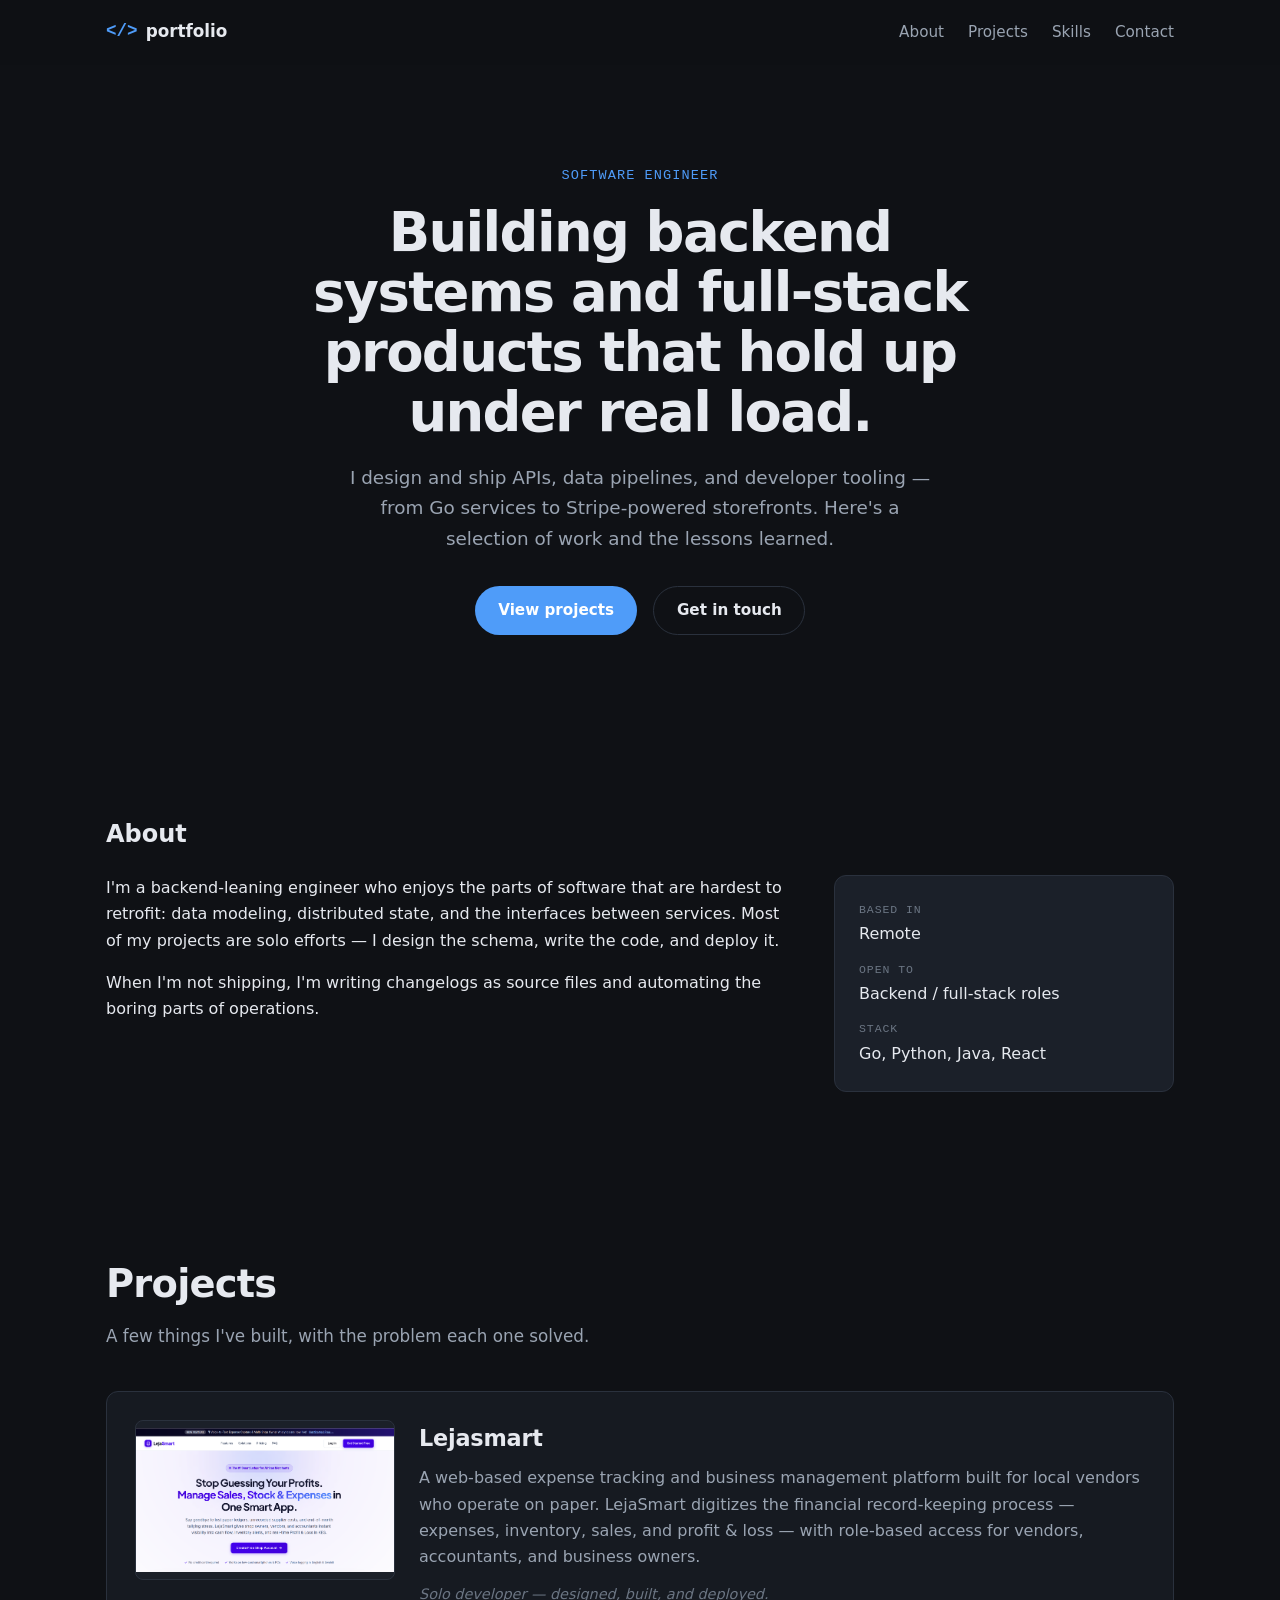
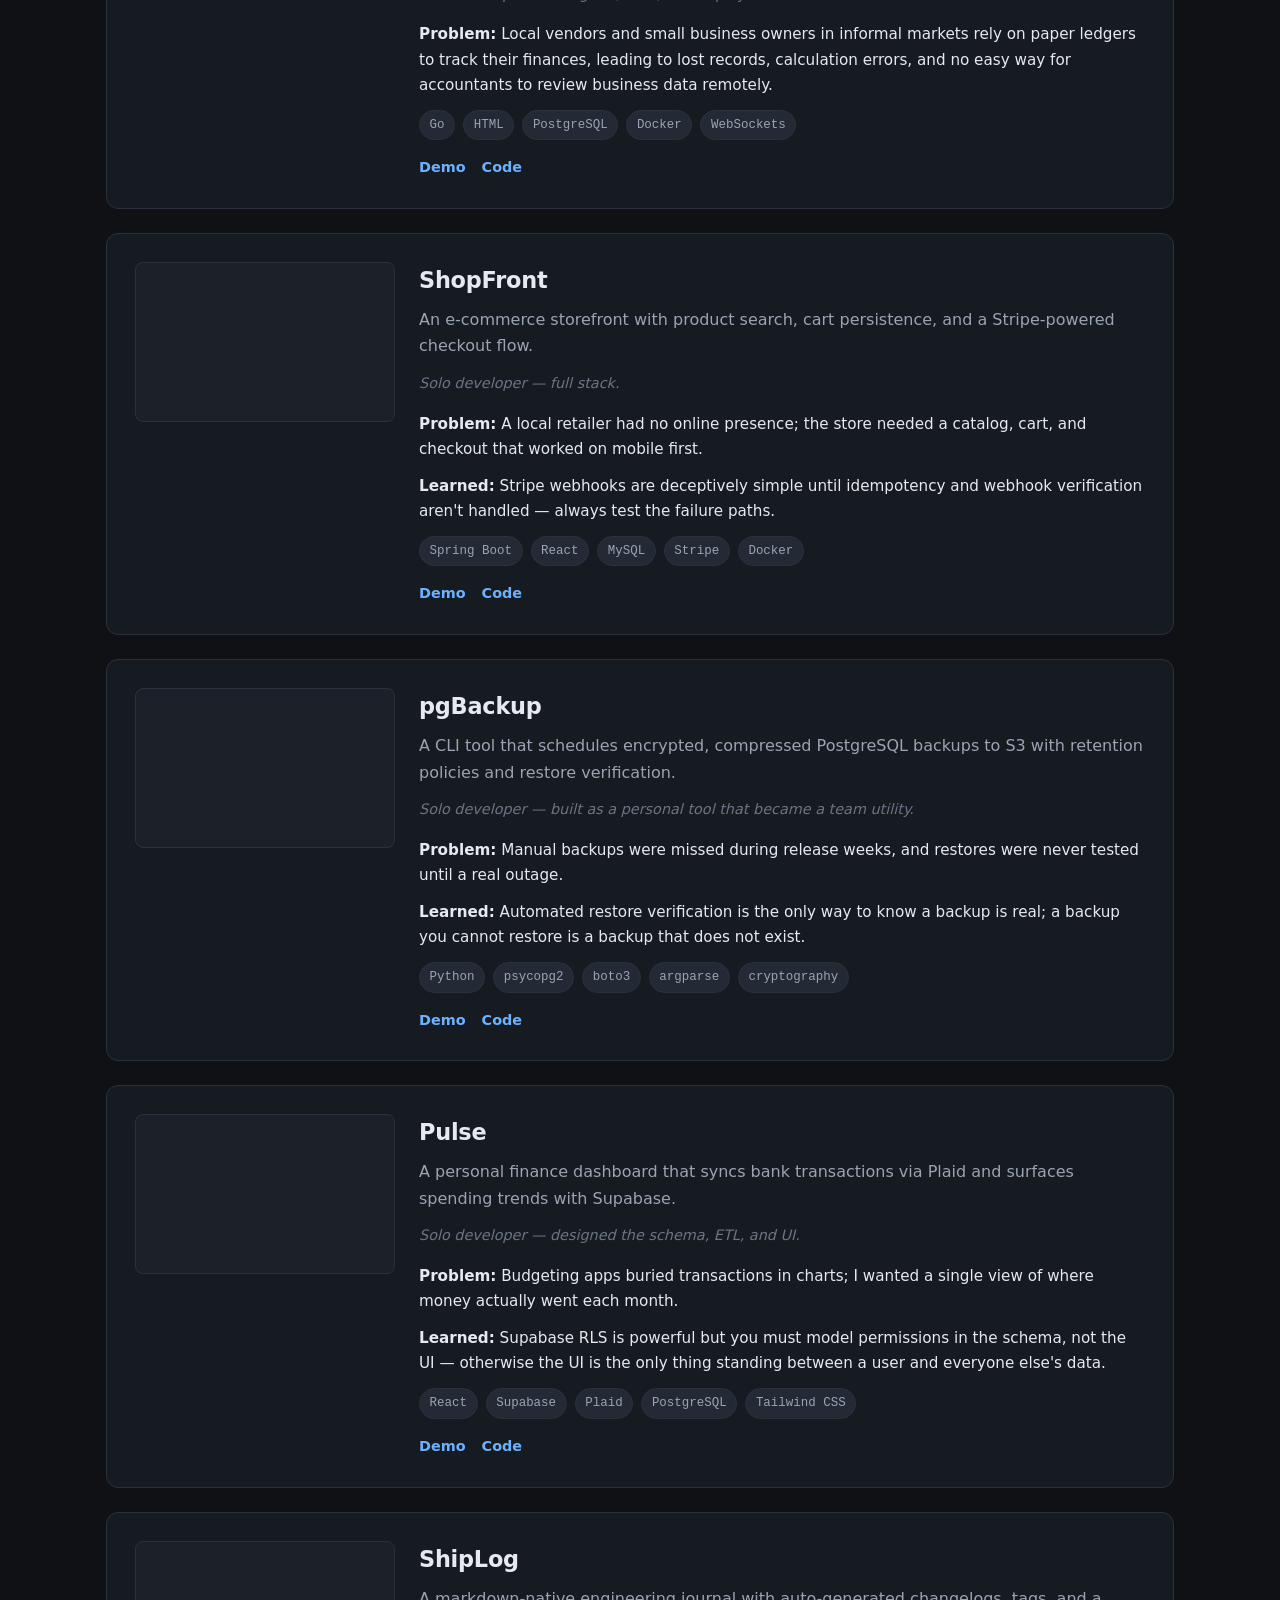
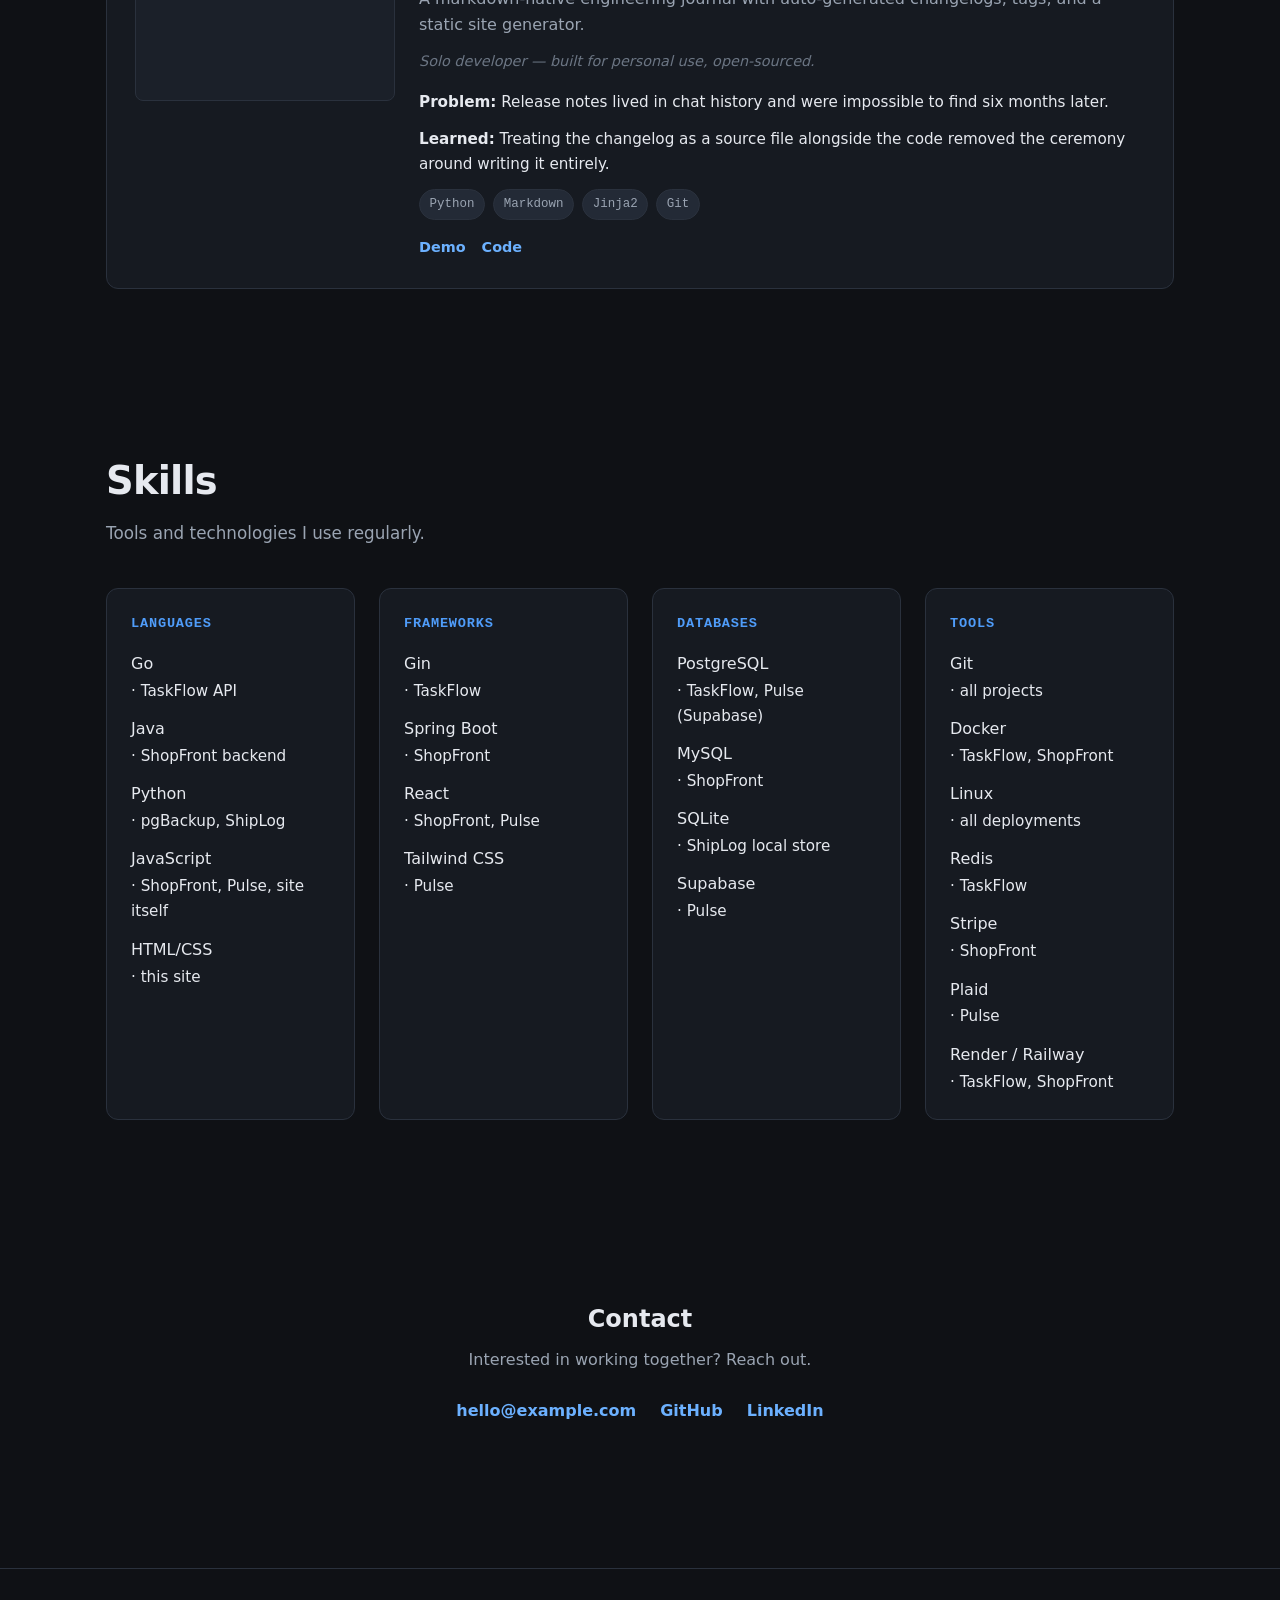
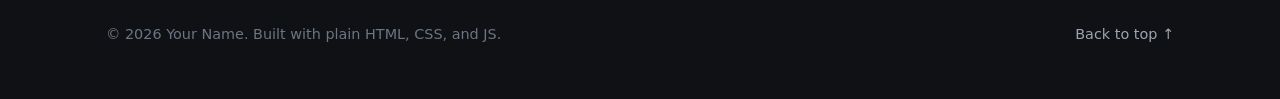
==== index.html @ b82b2f53 "feat: portfolio site with dark theme, project cards, and Vercel setup" ====
<!DOCTYPE html>
<html lang="en">
<head>
  <meta charset="UTF-8" />
  <meta name="viewport" content="width=device-width, initial-scale=1.0" />
  <title>Portfolio</title>
  <link rel="preconnect" href="https://fonts.googleapis.com" />
  <link rel="stylesheet" href="css/base.css" />
  <link rel="stylesheet" href="css/layout.css" />
  <link rel="stylesheet" href="css/components.css" />
</head>
<body>
  <a href="#main" class="skip-link">Skip to content</a>

  <header class="site-header">
    <div class="container header-inner">
      <a href="#" class="brand" aria-label="Portfolio home">
        <span class="brand-mark">&lt;/&gt;</span>
        <span class="brand-name">portfolio</span>
      </a>
      <nav class="primary-nav" aria-label="Primary">
        <ul>
          <li><a href="#about">About</a></li>
          <li><a href="#projects">Projects</a></li>
          <li><a href="#skills">Skills</a></li>
          <li><a href="#contact">Contact</a></li>
        </ul>
      </nav>
    </div>
  </header>

  <main id="main">
    <!-- Hero -->
    <section class="hero">
      <div class="container">
        <p class="eyebrow">Software engineer</p>
        <h1>Building backend systems and full-stack products that hold up under real load.</h1>
        <p class="lede">
          I design and ship APIs, data pipelines, and developer tooling — from Go services
          to Stripe-powered storefronts. Here's a selection of work and the lessons learned.
        </p>
        <div class="cta-row">
          <a href="#projects" class="btn btn-primary">View projects</a>
          <a href="#contact" class="btn btn-ghost">Get in touch</a>
        </div>
      </div>
    </section>

    <!-- About -->
    <section id="about" class="section">
      <div class="container">
        <h2>About</h2>
        <div class="about-grid">
          <div class="about-copy">
            <p>
              I'm a backend-leaning engineer who enjoys the parts of software that are
              hardest to retrofit: data modeling, distributed state, and the interfaces
              between services. Most of my projects are solo efforts — I design the schema,
              write the code, and deploy it.
            </p>
            <p>
              When I'm not shipping, I'm writing changelogs as source files and automating
              the boring parts of operations.
            </p>
          </div>
          <aside class="about-meta">
            <p><span class="meta-label">Based in</span> Remote</p>
            <p><span class="meta-label">Open to</span> Backend / full-stack roles</p>
            <p><span class="meta-label">Stack</span> Go, Python, Java, React</p>
          </aside>
        </div>
      </div>
    </section>

    <!-- Projects -->
    <section id="projects" class="section">
      <div class="container">
        <div class="section-head">
          <h2>Projects</h2>
          <p class="section-sub">A few things I've built, with the problem each one solved.</p>
        </div>

        <ul class="project-list" id="project-list">
          <!-- Project cards injected by js/projects.js -->
        </ul>
      </div>
    </section>

    <!-- Skills -->
    <section id="skills" class="section">
      <div class="container">
        <div class="section-head">
          <h2>Skills</h2>
          <p class="section-sub">Tools and technologies I use regularly.</p>
        </div>

        <div class="skill-groups" id="skill-groups">
          <!-- Skill groups injected by js/skills.js -->
        </div>
      </div>
    </section>

    <!-- Contact -->
    <section id="contact" class="section">
      <div class="container contact">
        <h2>Contact</h2>
        <p>Interested in working together? Reach out.</p>
        <ul class="contact-links">
          <li><a href="mailto:hello@example.com">hello@example.com</a></li>
          <li><a href="https://github.com/yourname" target="_blank" rel="noopener">GitHub</a></li>
          <li><a href="https://linkedin.com/in/yourname" target="_blank" rel="noopener">LinkedIn</a></li>
        </ul>
      </div>
    </section>
  </main>

  <footer class="site-footer">
    <div class="container footer-inner">
      <p>&copy; <span id="year"></span> Your Name. Built with plain HTML, CSS, and JS.</p>
      <a href="#top" class="back-to-top">Back to top &uarr;</a>
    </div>
  </footer>

  <script src="js/data.js"></script>
  <script src="js/projects.js"></script>
  <script src="js/skills.js"></script>
  <script src="js/main.js"></script>
</body>
</html>
---- css/base.css ----
/* base.css — design tokens, reset, and global element styles. */

:root {
  --color-bg: #0f1115;
  --color-bg-elevated: #161a21;
  --color-surface: #1b2029;
  --color-border: #2a313d;
  --color-text: #e6e9ef;
  --color-text-muted: #9aa4b2;
  --color-text-dim: #6b7583;
  --color-accent: #4f9cf9;
  --color-accent-soft: rgba(79, 156, 249, 0.15);
  --color-tag-bg: #232a36;
  --color-link: #6cb1ff;
  --radius: 12px;
  --radius-sm: 8px;
  --shadow: 0 1px 2px rgba(0, 0, 0, 0.3), 0 8px 24px rgba(0, 0, 0, 0.25);
  --font-sans: system-ui, -apple-system, "Segoe UI", Roboto, Helvetica, Arial, sans-serif;
  --font-mono: "SFMono-Regular", "JetBrains Mono", Menlo, Consolas, monospace;
  --max-width: 1100px;
  --space: 1rem;
}

*,
*::before,
*::after {
  box-sizing: border-box;
}

html {
  scroll-behavior: smooth;
  -webkit-text-size-adjust: 100%;
}

body {
  margin: 0;
  color: var(--color-text);
  background-color: var(--color-bg);
  font-family: var(--font-sans);
  font-size: 1rem;
  line-height: 1.65;
  -webkit-font-smoothing: antialiased;
  text-rendering: optimizeLegibility;
}

img {
  max-width: 100%;
  display: block;
}

a {
  color: var(--color-link);
  text-decoration: none;
}

a:hover,
a:focus {
  text-decoration: underline;
}

:focus-visible {
  outline: 2px solid var(--color-accent);
  outline-offset: 2px;
  border-radius: 4px;
}

::selection {
  background: var(--color-accent-soft);
  color: var(--color-text);
}

.container {
  width: 100%;
  max-width: var(--max-width);
  margin: 0 auto;
  padding: 0 var(--space);
}

.skip-link {
  position: absolute;
  left: -9999px;
  top: 0;
  background: var(--color-text);
  color: var(--color-bg);
  padding: 0.5rem 1rem;
  border-radius: 0 0 6px 0;
  z-index: 100;
  font-weight: 600;
}

.skip-link:focus {
  left: 0;
}

.section {
  padding: 5rem 0;
}

.section-head {
  margin-bottom: 2.5rem;
}

.section-head h2 {
  margin: 0 0 0.5rem;
  font-size: clamp(1.75rem, 3vw, 2.4rem);
  letter-spacing: -0.02em;
}

.section-sub {
  color: var(--color-text-muted);
  margin: 0;
  font-size: 1.05rem;
}
---- css/layout.css ----
/* layout.css — header, hero, sections, footer, and layout primitives. */

/* ---------- Header ---------- */
.site-header {
  position: sticky;
  top: 0;
  z-index: 50;
  background: color-mix(in srgb, var(--color-bg) 85%, transparent);
  backdrop-filter: blur(10px);
  border-bottom: 1px solid transparent;
  transition: border-color 0.2s ease;
}

.site-header.is-scrolled {
  border-bottom-color: var(--color-border);
}

.header-inner {
  display: flex;
  align-items: center;
  justify-content: space-between;
  height: 64px;
}

.brand {
  display: inline-flex;
  align-items: center;
  gap: 0.5rem;
  font-weight: 700;
  font-size: 1.05rem;
  color: var(--color-text);
}

.brand:hover {
  text-decoration: none;
}

.brand-mark {
  font-family: var(--font-mono);
  color: var(--color-accent);
  font-size: 1.1rem;
}

.primary-nav ul {
  display: flex;
  gap: 1.5rem;
  list-style: none;
  margin: 0;
  padding: 0;
}

.primary-nav a {
  color: var(--color-text-muted);
  font-size: 0.95rem;
  font-weight: 500;
  padding: 0.25rem 0;
  border-bottom: 2px solid transparent;
  transition: color 0.15s ease, border-color 0.15s ease;
}

.primary-nav a:hover,
.primary-nav a:focus {
  color: var(--color-text);
  border-bottom-color: var(--color-accent);
  text-decoration: none;
}

/* ---------- Hero ---------- */
.hero {
  padding: 6rem 0 5rem;
  text-align: center;
}

.hero .eyebrow {
  display: inline-block;
  font-family: var(--font-mono);
  font-size: 0.85rem;
  letter-spacing: 0.08em;
  text-transform: uppercase;
  color: var(--color-accent);
  margin: 0 0 1rem;
}

.hero h1 {
  margin: 0 0 1.25rem;
  font-size: clamp(2rem, 5vw, 3.4rem);
  line-height: 1.1;
  letter-spacing: -0.03em;
  max-width: 18ch;
  margin-left: auto;
  margin-right: auto;
}

.hero .lede {
  margin: 0 auto 2rem;
  color: var(--color-text-muted);
  font-size: 1.15rem;
  max-width: 50ch;
}

.cta-row {
  display: flex;
  gap: 1rem;
  justify-content: center;
  flex-wrap: wrap;
}

/* ---------- Buttons ---------- */
.btn {
  display: inline-flex;
  align-items: center;
  justify-content: center;
  gap: 0.5rem;
  padding: 0.7rem 1.4rem;
  border-radius: 999px;
  font-weight: 600;
  font-size: 0.95rem;
  border: 1px solid transparent;
  cursor: pointer;
  text-decoration: none;
  transition: background 0.15s ease, border-color 0.15s ease, color 0.15s ease, transform 0.1s ease;
}

.btn:active {
  transform: translateY(1px);
}

.btn-primary {
  background: var(--color-accent);
  color: #fff;
}

.btn-primary:hover,
.btn-primary:focus {
  background: #3d87e0;
  color: #fff;
  text-decoration: none;
}

.btn-ghost {
  background: transparent;
  color: var(--color-text);
  border-color: var(--color-border);
}

.btn-ghost:hover,
.btn-ghost:focus {
  background: var(--color-surface);
  border-color: var(--color-text-muted);
  color: var(--color-text);
  text-decoration: none;
}

/* ---------- Footer ---------- */
.site-footer {
  border-top: 1px solid var(--color-border);
  padding: 2.5rem 0;
  margin-top: 4rem;
}

.footer-inner {
  display: flex;
  align-items: center;
  justify-content: space-between;
  gap: 1rem;
  flex-wrap: wrap;
  color: var(--color-text-dim);
  font-size: 0.9rem;
}

.back-to-top {
  color: var(--color-text-muted);
  font-size: 0.9rem;
}

.back-to-top:hover {
  color: var(--color-text);
  text-decoration: none;
}

/* ---------- Responsive ---------- */
@media (max-width: 720px) {
  .primary-nav ul {
    gap: 1rem;
  }

  .hero {
    padding: 4rem 0 3.5rem;
    text-align: left;
  }

  .hero .eyebrow,
  .hero h1,
  .hero .lede,
  .cta-row {
    margin-left: 0;
    margin-right: 0;
    text-align: left;
  }

  .hero h1 {
    max-width: none;
  }

  .footer-inner {
    justify-content: center;
    text-align: center;
  }
}
---- css/components.css ----
/* components.css — project cards, skills, contact, about, misc. */

/* ---------- About ---------- */
.about-grid {
  display: grid;
  grid-template-columns: minmax(0, 2fr) minmax(0, 1fr);
  gap: 3rem;
  align-items: start;
}

.about-copy p {
  margin: 0 0 1rem;
}

.about-copy p:last-child {
  margin: 0;
}

.about-meta {
  background: var(--color-surface);
  border: 1px solid var(--color-border);
  border-radius: var(--radius);
  padding: 1.5rem;
}

.about-meta p {
  margin: 0 0 0.75rem;
}

.about-meta p:last-child {
  margin: 0;
}

.meta-label {
  display: block;
  font-family: var(--font-mono);
  font-size: 0.72rem;
  text-transform: uppercase;
  letter-spacing: 0.08em;
  color: var(--color-text-dim);
  margin-bottom: 0.15rem;
}

/* ---------- Projects ---------- */
.project-list {
  list-style: none;
  margin: 0;
  padding: 0;
  display: flex;
  flex-direction: column;
  gap: 1.5rem;
}

.project-card {
  display: grid;
  grid-template-columns: 1fr;
  gap: 1.5rem;
  background: var(--color-bg-elevated);
  border: 1px solid var(--color-border);
  border-radius: var(--radius);
  padding: 1.75rem;
  transition: border-color 0.2s ease, transform 0.15s ease, box-shadow 0.2s ease;
}

.project-card:hover {
  border-color: color-mix(in srgb, var(--color-accent) 50%, var(--color-border));
  transform: translateY(-2px);
  box-shadow: var(--shadow);
}

.project-thumb {
  background: var(--color-surface);
  border-radius: var(--radius-sm);
  overflow: hidden;
  border: 1px solid var(--color-border);
  min-height: 180px;
  display: flex;
  align-items: center;
  justify-content: center;
}

.project-thumb img {
  width: 100%;
  height: auto;
  object-fit: cover;
}

.project-thumb img[alt$="screenshot"] {
  min-height: 100%;
}

.project-title {
  margin: 0 0 0.5rem;
  font-size: 1.4rem;
  letter-spacing: -0.01em;
}

.project-desc {
  margin: 0 0 0.75rem;
  color: var(--color-text-muted);
}

.project-role {
  margin: 0 0 1rem;
  font-size: 0.9rem;
  color: var(--color-text-dim);
  font-style: italic;
}

.project-problem,
.project-learned {
  margin: 0 0 0.75rem;
  font-size: 0.95rem;
}

.project-problem strong,
.project-learned strong {
  color: var(--color-text);
}

.project-stack {
  display: flex;
  flex-wrap: wrap;
  gap: 0.5rem;
  margin-bottom: 1rem;
}

.tag {
  display: inline-block;
  font-family: var(--font-mono);
  font-size: 0.78rem;
  background: var(--color-tag-bg);
  color: var(--color-text-muted);
  padding: 0.25rem 0.6rem;
  border-radius: 999px;
  border: 1px solid var(--color-border);
}

.project-links {
  display: flex;
  gap: 1rem;
  flex-wrap: wrap;
}

.project-link {
  font-weight: 600;
  font-size: 0.9rem;
}

.empty-state {
  color: var(--color-text-dim);
  padding: 2rem;
  text-align: center;
}

/* ---------- Skills ---------- */
.skill-groups {
  display: grid;
  grid-template-columns: repeat(auto-fit, minmax(220px, 1fr));
  gap: 1.5rem;
}

.skill-group {
  background: var(--color-bg-elevated);
  border: 1px solid var(--color-border);
  border-radius: var(--radius);
  padding: 1.5rem;
}

.skill-group h3 {
  margin: 0 0 1rem;
  font-size: 1.05rem;
  font-family: var(--font-mono);
  color: var(--color-accent);
  text-transform: uppercase;
  letter-spacing: 0.06em;
  font-size: 0.85rem;
}

.skill-list {
  list-style: none;
  margin: 0;
  padding: 0;
  display: flex;
  flex-direction: column;
  gap: 0.75rem;
}

.skill-chip {
  display: flex;
  flex-direction: column;
  gap: 0.1rem;
}

.skill-chip span {
  font-size: 0.95rem;
  color: var(--color-text);
}

.skill-used {
  font-size: 0.82rem;
  color: var(--color-text-dim);
}

/* ---------- Contact ---------- */
.contact {
  text-align: center;
  max-width: 600px;
  margin: 0 auto;
}

.contact h2 {
  margin-bottom: 0.5rem;
}

.contact p {
  color: var(--color-text-muted);
  margin: 0 0 1.5rem;
}

.contact-links {
  list-style: none;
  display: flex;
  gap: 1.5rem;
  justify-content: center;
  flex-wrap: wrap;
  margin: 0;
  padding: 0;
}

.contact-links a {
  font-weight: 600;
  font-size: 1rem;
}

/* ---------- Responsive ---------- */
@media (min-width: 720px) {
  .project-card {
    grid-template-columns: 260px 1fr;
    align-items: start;
  }

  .project-thumb {
    min-height: 160px;
  }
}

@media (max-width: 720px) {
  .about-grid {
    grid-template-columns: 1fr;
    gap: 1.5rem;
  }
}
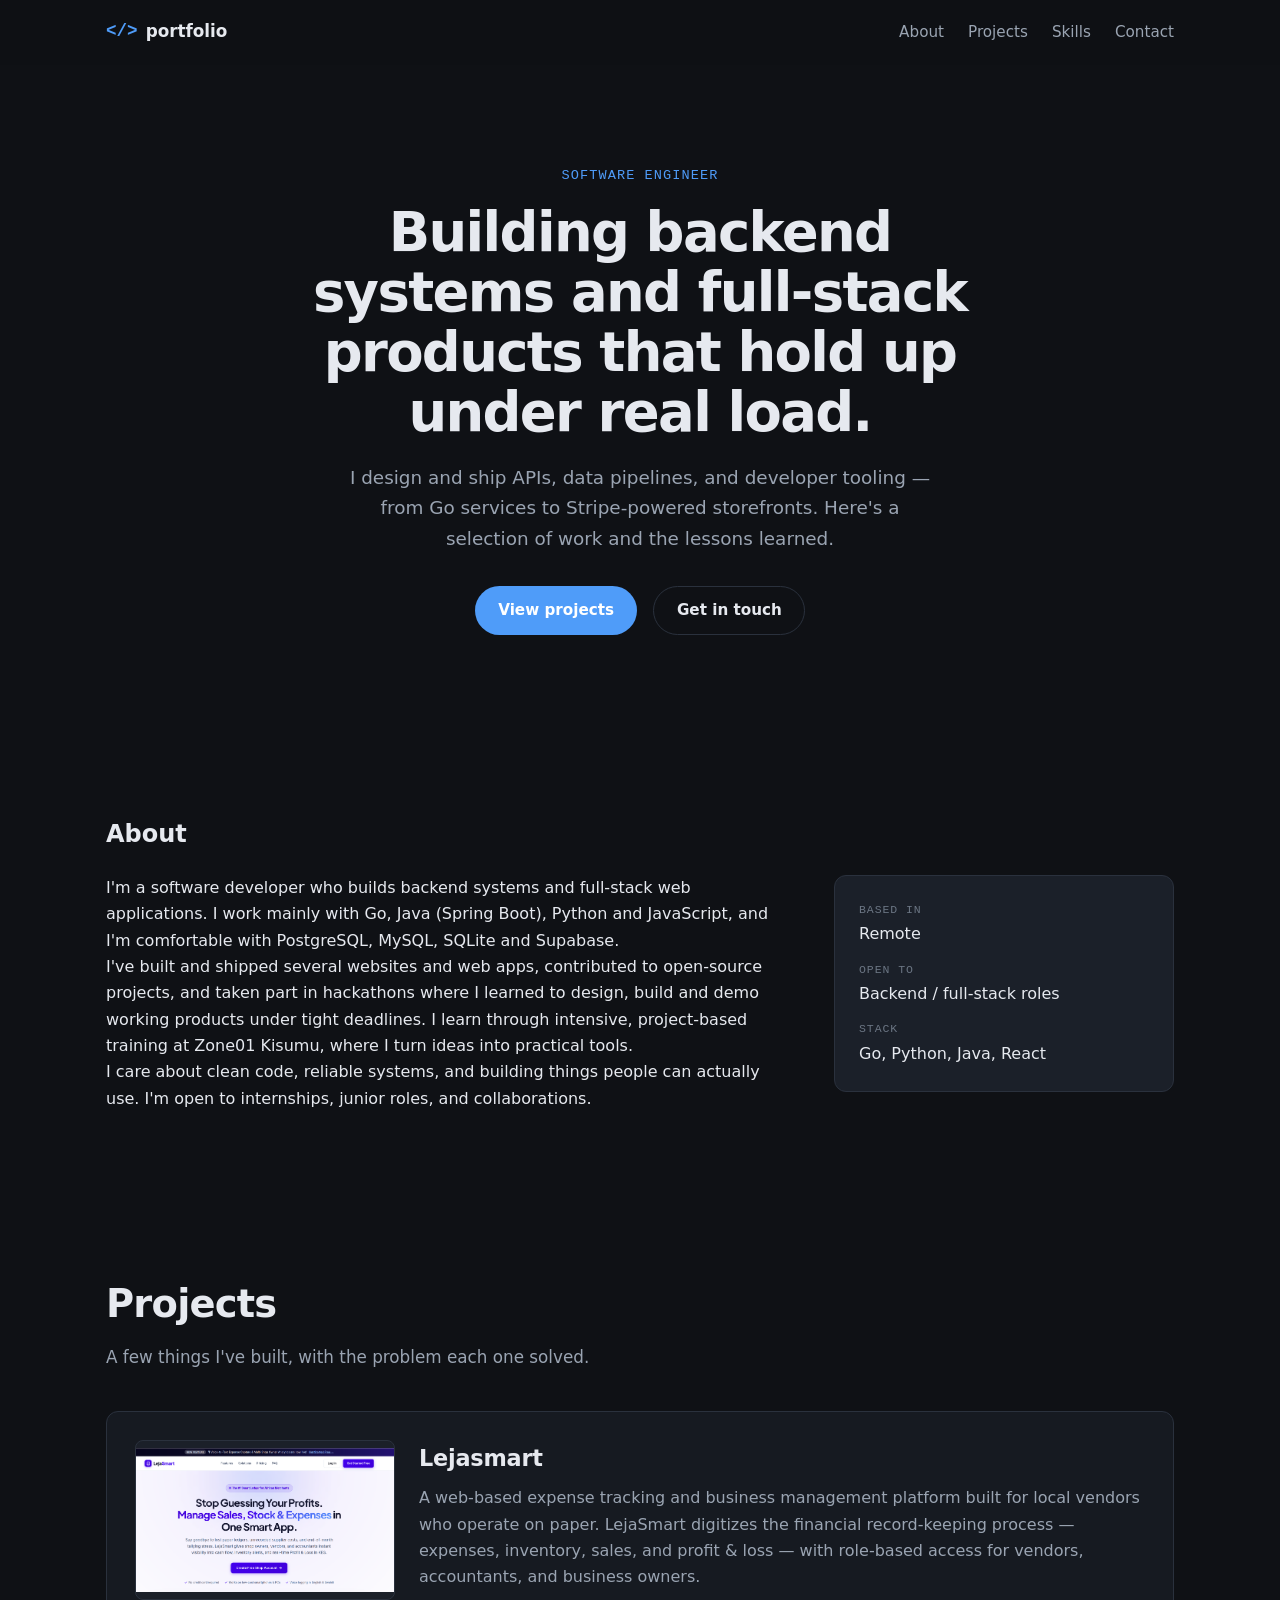
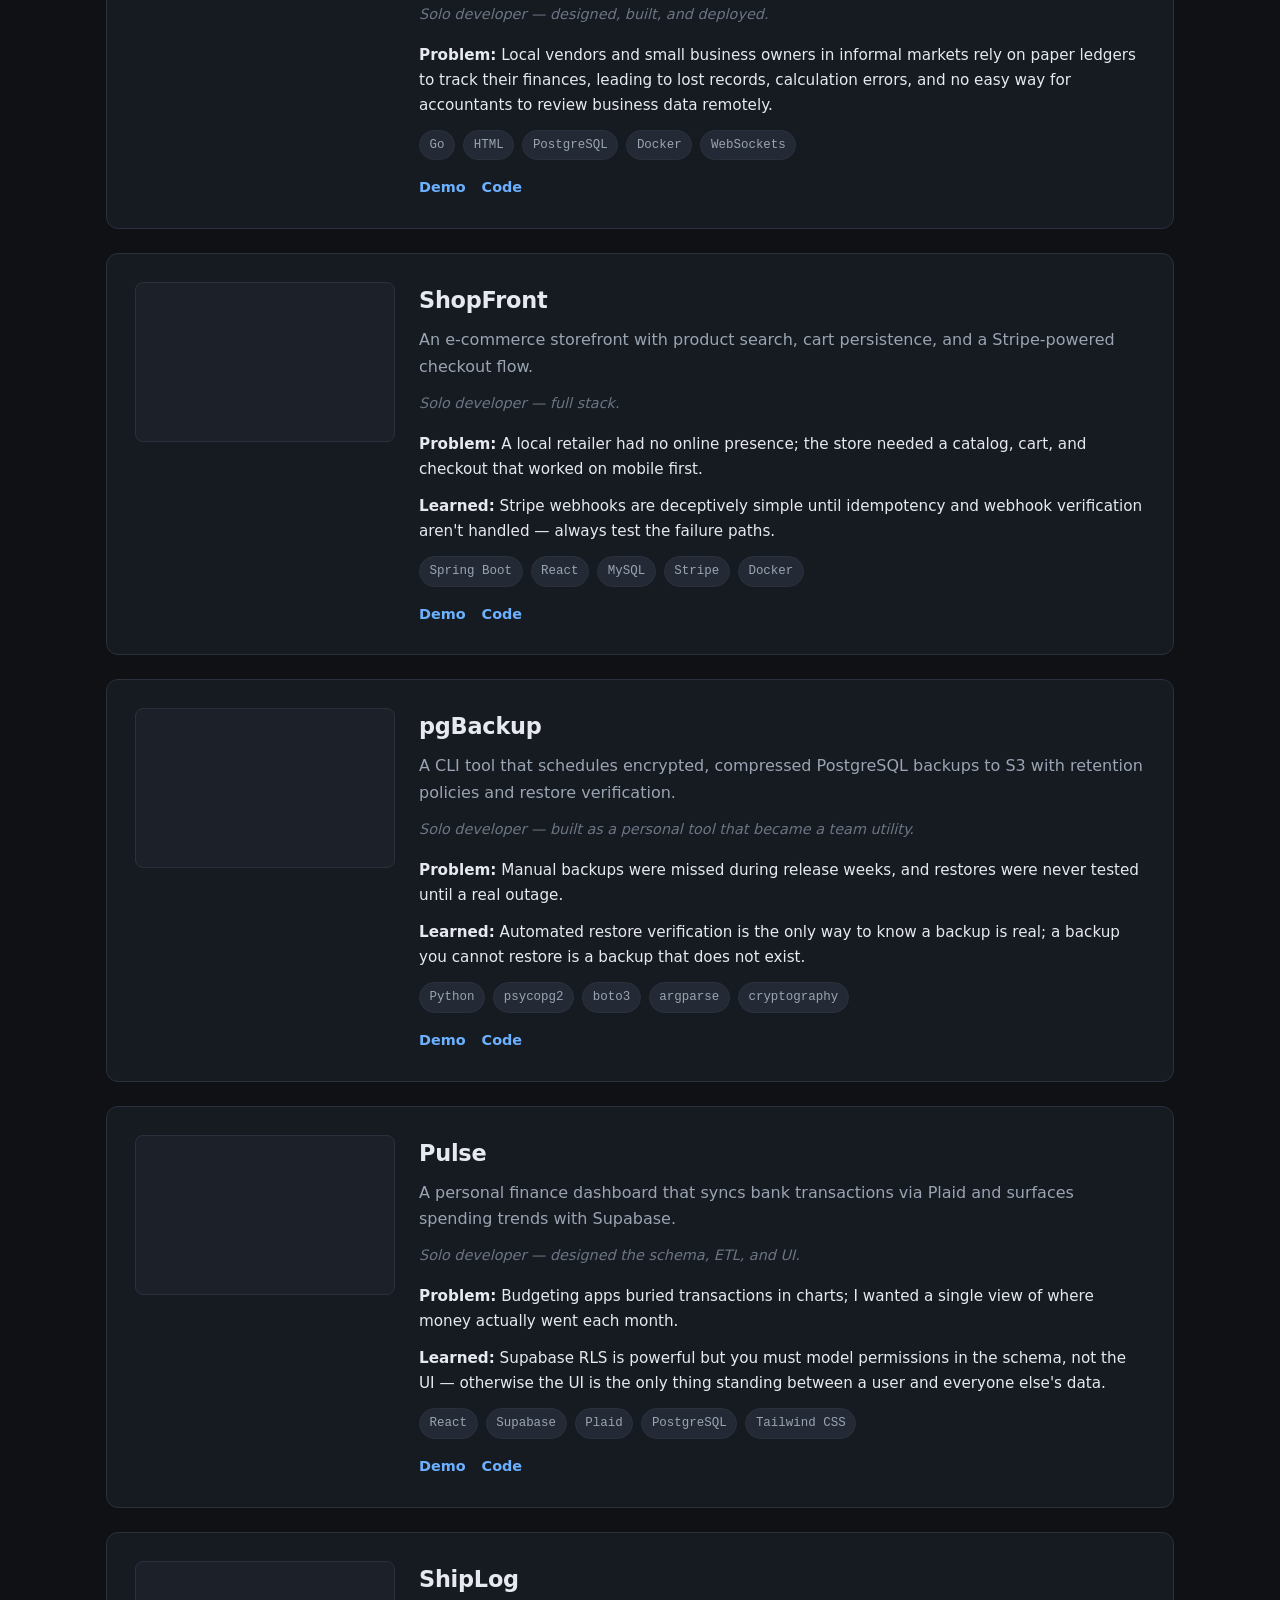
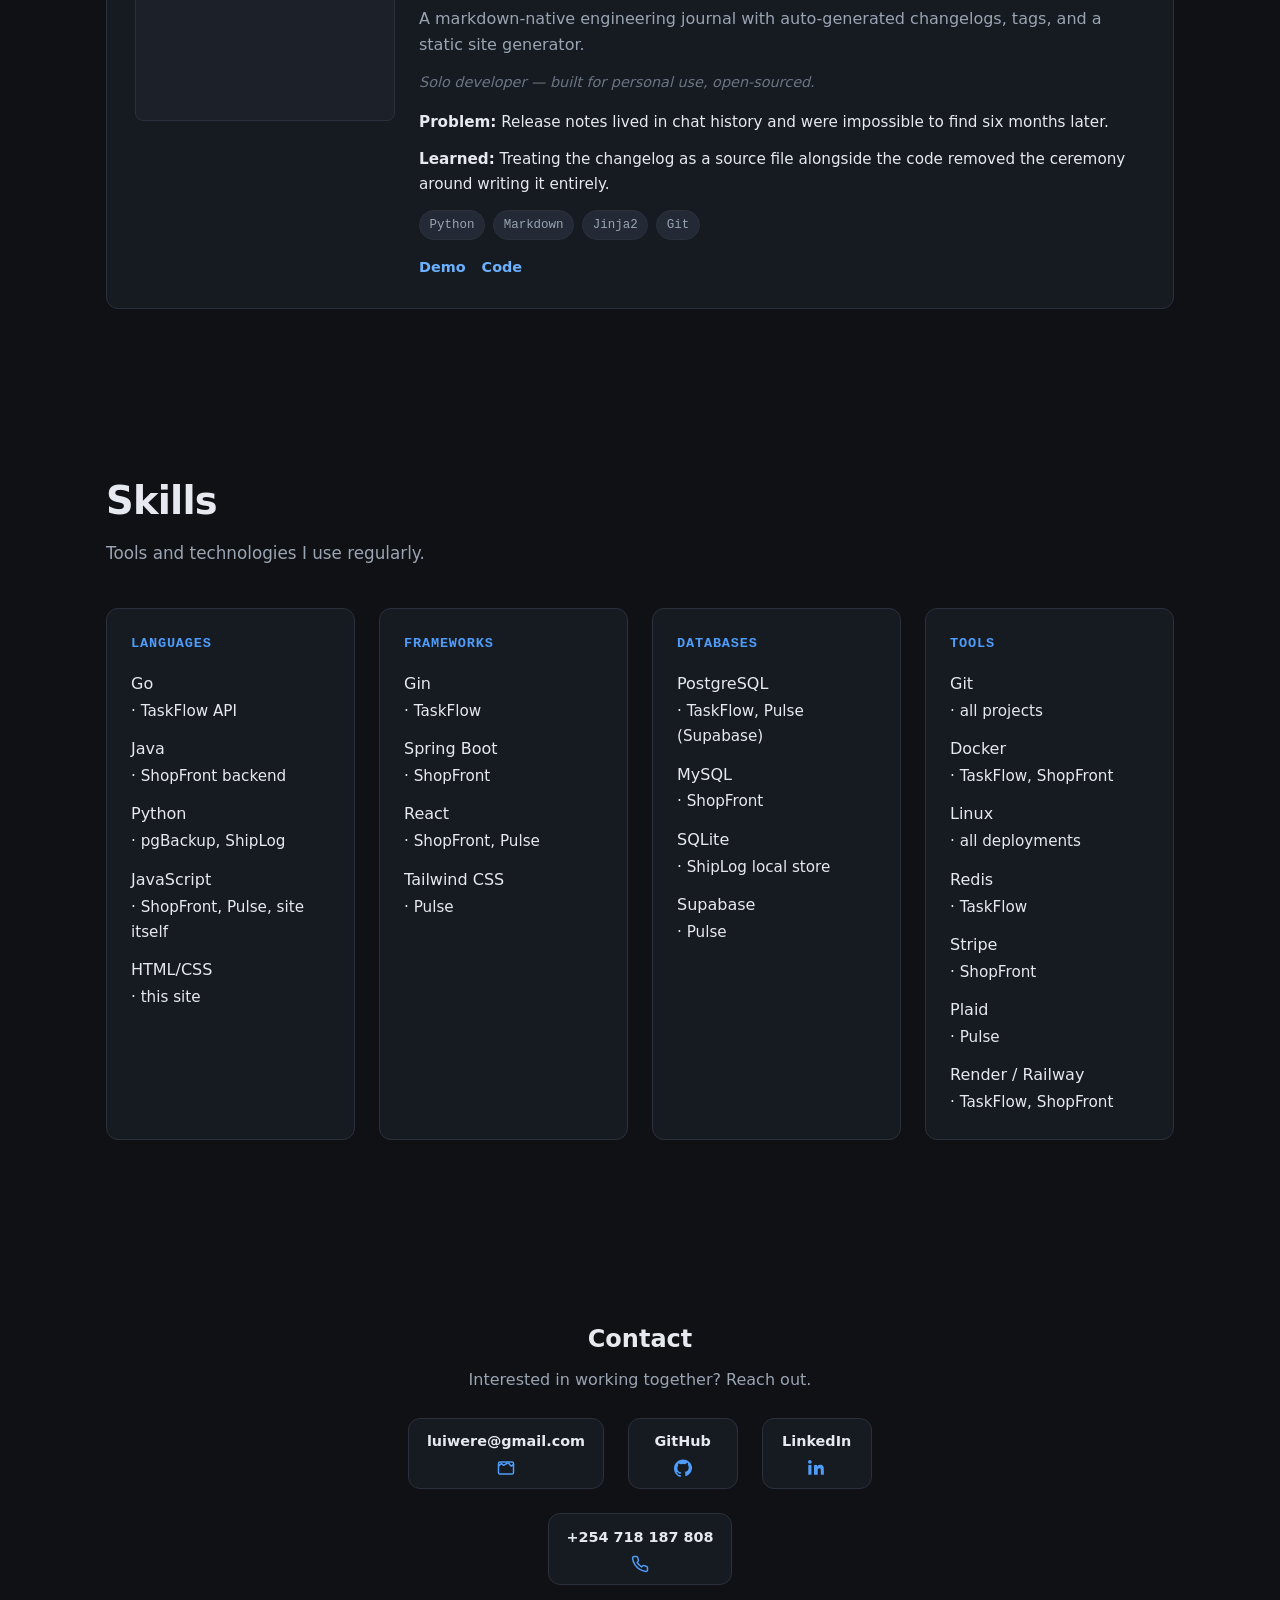
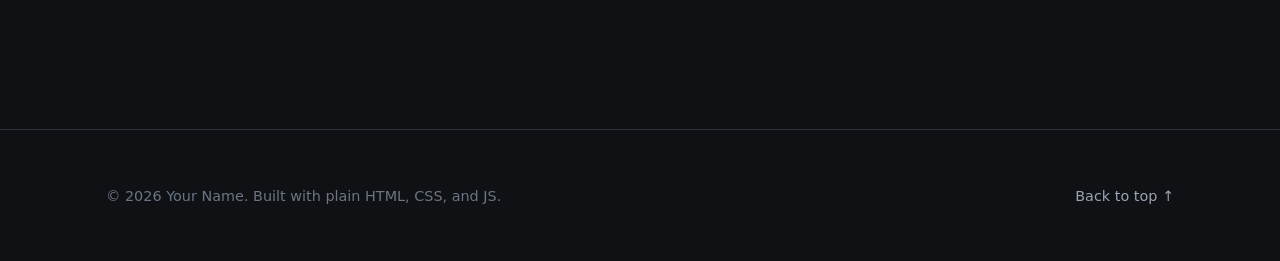
==== commit 58db6bfc: "feat(ui): update bio and enhance contact section Update the about section with more detailed profess" ====
--- a/index.html
+++ b/index.html
@@ -53,14 +53,11 @@
         <div class="about-grid">
           <div class="about-copy">
             <p>
-              I'm a backend-leaning engineer who enjoys the parts of software that are
-              hardest to retrofit: data modeling, distributed state, and the interfaces
-              between services. Most of my projects are solo efforts — I design the schema,
-              write the code, and deploy it.
-            </p>
-            <p>
-              When I'm not shipping, I'm writing changelogs as source files and automating
-              the boring parts of operations.
+              I'm a software developer who builds backend systems and full-stack web applications. I work mainly with Go, Java (Spring Boot), Python and JavaScript, and I'm comfortable with PostgreSQL, MySQL, SQLite and Supabase.
+              <br>
+              I've built and shipped several websites and web apps, contributed to open-source projects, and taken part in hackathons where I learned to design, build and demo working products under tight deadlines. I learn through intensive, project-based training at Zone01 Kisumu, where I turn ideas into practical tools.
+              <br>
+              I care about clean code, reliable systems, and building things people can actually use. I'm open to internships, junior roles, and collaborations.
             </p>
           </div>
           <aside class="about-meta">
@@ -106,9 +103,38 @@
         <h2>Contact</h2>
         <p>Interested in working together? Reach out.</p>
         <ul class="contact-links">
-          <li><a href="mailto:hello@example.com">hello@example.com</a></li>
-          <li><a href="https://github.com/yourname" target="_blank" rel="noopener">GitHub</a></li>
-          <li><a href="https://linkedin.com/in/yourname" target="_blank" rel="noopener">LinkedIn</a></li>
+          <li>
+            <a href="mailto:luiwere@gmail.com" class="contact-link">
+              <span class="contact-label">luiwere@gmail.com</span>
+              <span class="contact-icon" aria-hidden="true">
+                <svg viewBox="0 0 24 24" width="18" height="18" fill="none" stroke="currentColor" stroke-width="2" stroke-linecap="round" stroke-linejoin="round"><rect x="2" y="4" width="20" height="16" rx="2"/><path d="m22 7-1.5 1.5a2 2 0 0 1-2.8 0L16 6a2 2 0 0 0-2.8 0L10.3 7.5a2 2 0 0 1-2.8 0L6 6 4 7.5 2.5 9"/></svg>
+              </span>
+            </a>
+          </li>
+          <li>
+            <a href="https://github.com/luiwere" target="_blank" rel="noopener" class="contact-link">
+              <span class="contact-label">GitHub</span>
+              <span class="contact-icon" aria-hidden="true">
+                <svg viewBox="0 0 24 24" width="18" height="18" fill="currentColor"><path d="M12 .5C5.4.5 0 5.9 0 12.5c0 5.3 3.4 9.8 8.2 11.4.6.1.8-.3.8-.6v-2c-3.3.7-4-1.6-4-1.6-.5-1.4-1.3-1.8-1.3-1.8-1.1-.7 0-.7.1-.7 1.2.1 1.8 1.2 1.8 1.2 1.1 1.8 2.8 1.3 3.5 1 .1-.8.4-1.3.7-1.6-2.6-.3-5.3-1.3-5.3-5.7 0-1.3.5-2.3 1.2-3.1-.1-.3-.5-1.5.1-3.1 0 0 1-.3 3.3 1.2a11.5 11.5 0 0 1 6 0C17.3 4.7 18.3 5 18.3 5c.6 1.6.2 2.8.1 3.1.8.8 1.2 1.8 1.2 3.1 0 4.4-2.7 5.4-5.3 5.7.4.4.8 1.1.8 2.2v3.3c0 .3.2.7.8.6 4.8-1.6 8.2-6.1 8.2-11.4C24 5.9 18.6.5 12 .5z"/></svg>
+              </span>
+            </a>
+          </li>
+          <li>
+            <a href="https://www.linkedin.com/in/luiz-were-002708382/" target="_blank" rel="noopener" class="contact-link">
+              <span class="contact-label">LinkedIn</span>
+              <span class="contact-icon" aria-hidden="true">
+                <svg viewBox="0 0 24 24" width="18" height="18" fill="currentColor"><path d="M4.98 3.5A2.5 2.5 0 1 1 0 3.5a2.5 2.5 0 0 1 4.98 0zM.4 8h4.2v13H.4V8zM8 8h4v1.8h.1c.6-1 1.9-2 4-2 4.2 0 5 2.6 5 6V21h-4v-5.6c0-1.3 0-3-1.9-3s-2.2 1.4-2.2 2.9V21H8V8z"/></svg>
+              </span>
+            </a>
+          </li>
+          <li>
+            <a href="tel:+254718187808" class="contact-link">
+              <span class="contact-label">+254 718 187 808</span>
+              <span class="contact-icon" aria-hidden="true">
+                <svg viewBox="0 0 24 24" width="18" height="18" fill="none" stroke="currentColor" stroke-width="2" stroke-linecap="round" stroke-linejoin="round"><path d="M22 16.92v3a2 2 0 0 1-2.2 2 19.8 19.8 0 0 1-8.6-3.1 19.5 19.5 0 0 1-6-6 19.8 19.8 0 0 1-3.1-8.7A2 2 0 0 1 4.1 2h3a2 2 0 0 1 2 1.7c.1.9.4 1.8.7 2.7a2 2 0 0 1-.5 2.1L8.1 9.9a16 16 0 0 0 6 6l1.3-1.2a2 2 0 0 1 2.1-.5c.9.3 1.8.6 2.7.7a2 2 0 0 1 1.7 2z"/></svg>
+              </span>
+            </a>
+          </li>
         </ul>
       </div>
     </section>
--- a/css/components.css
+++ b/css/components.css
@@ -233,6 +233,41 @@
   font-size: 1rem;
 }
 
+.contact-link {
+  display: inline-flex;
+  flex-direction: column;
+  align-items: center;
+  justify-content: center;
+  gap: 0.35rem;
+  padding: 0.7rem 1.1rem;
+  min-width: 110px;
+  background: var(--color-bg-elevated);
+  border: 1px solid var(--color-border);
+  border-radius: var(--radius);
+  color: var(--color-text);
+  transition: border-color 0.15s ease, background 0.15s ease, transform 0.1s ease;
+}
+
+.contact-link:hover,
+.contact-link:focus {
+  border-color: var(--color-accent);
+  background: var(--color-accent-soft);
+  color: var(--color-text);
+  text-decoration: none;
+  transform: translateY(-1px);
+}
+
+.contact-label {
+  font-size: 0.9rem;
+  font-weight: 600;
+}
+
+.contact-icon {
+  display: inline-flex;
+  color: var(--color-accent);
+  flex-shrink: 0;
+}
+
 /* ---------- Responsive ---------- */
 @media (min-width: 720px) {
   .project-card {
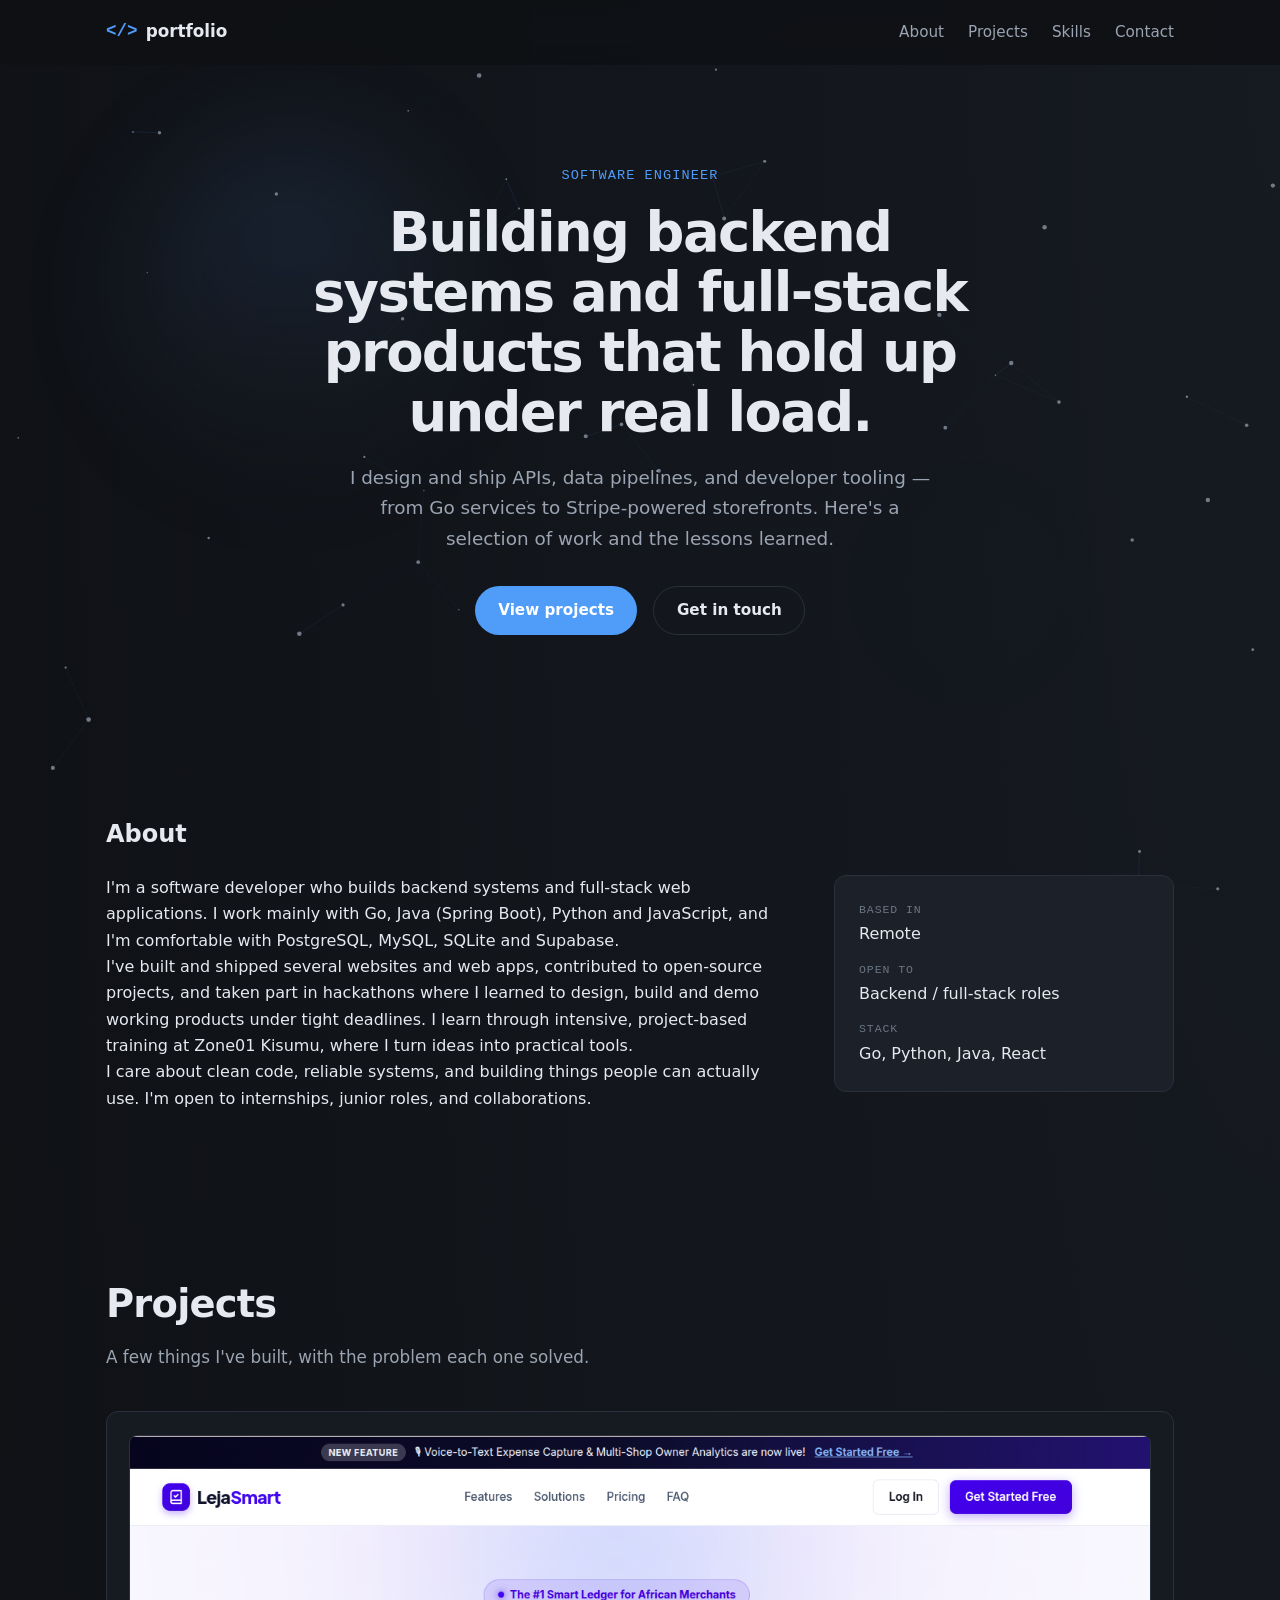
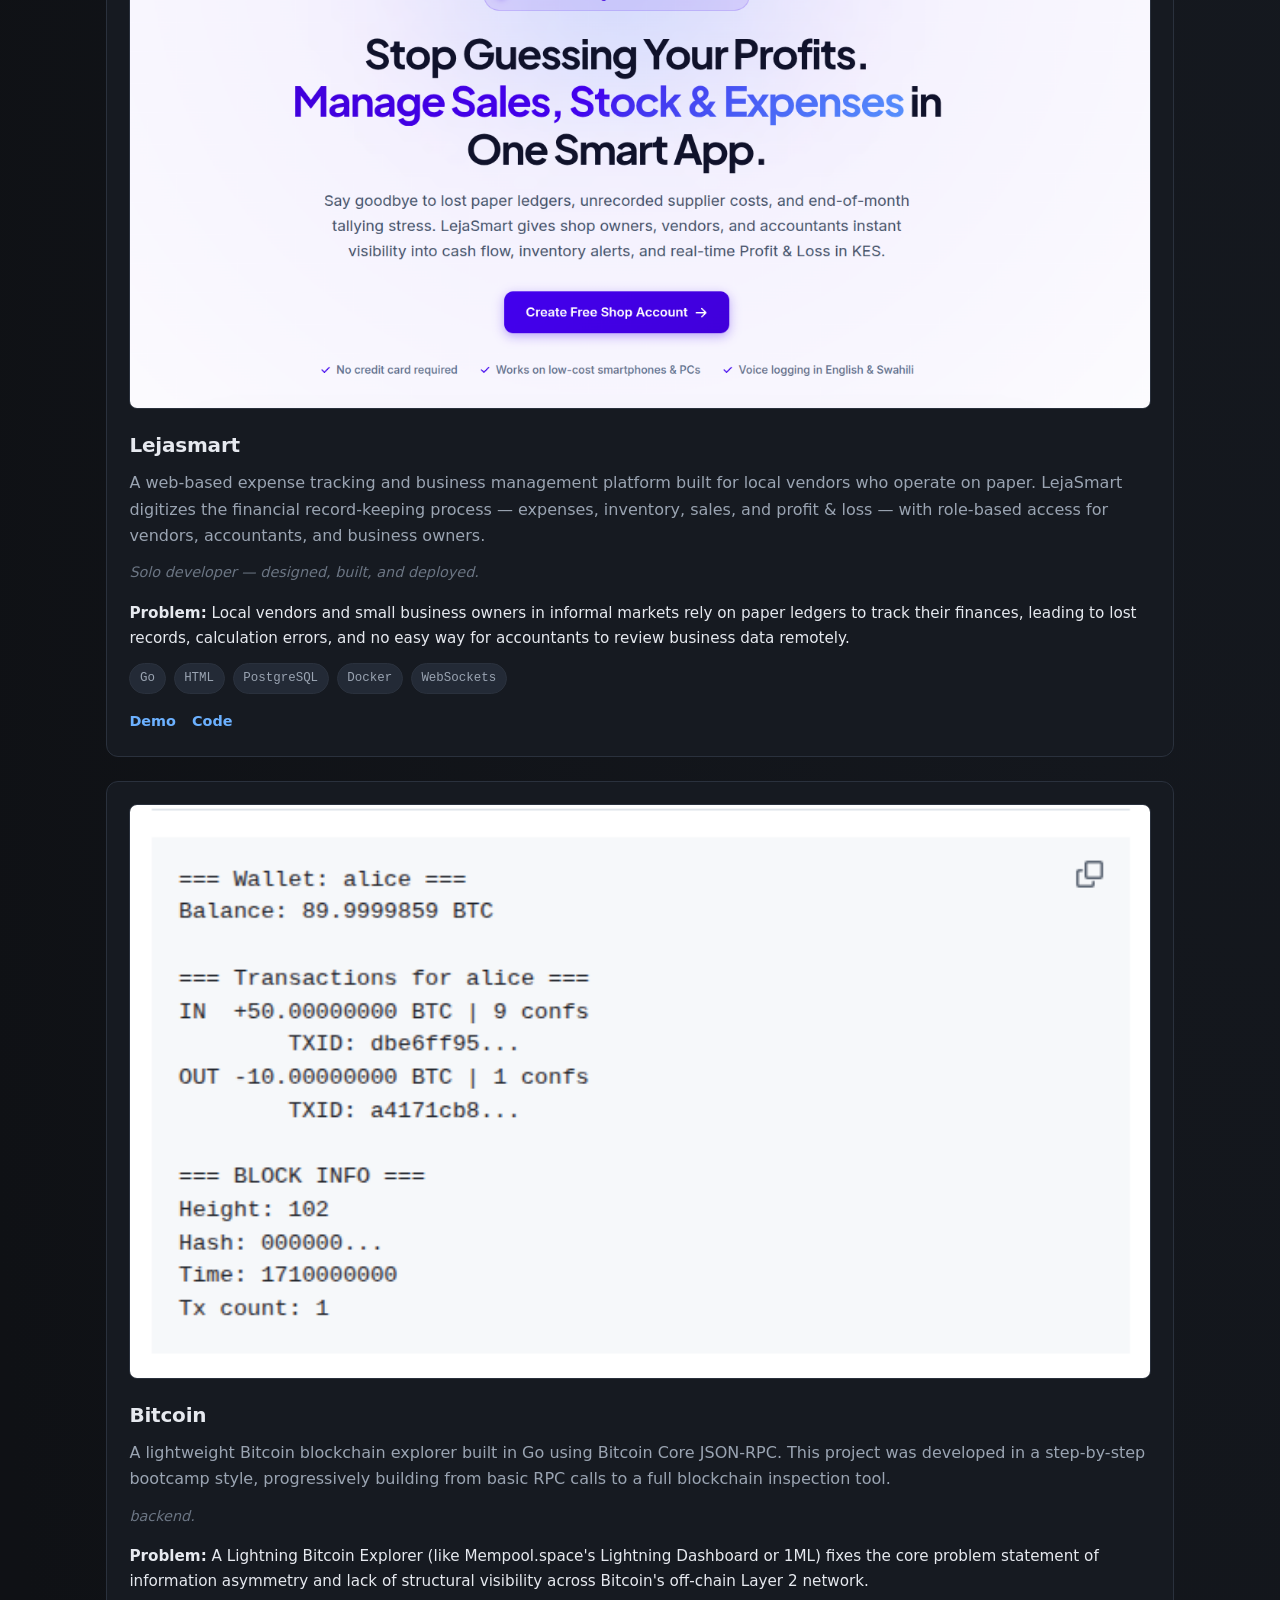
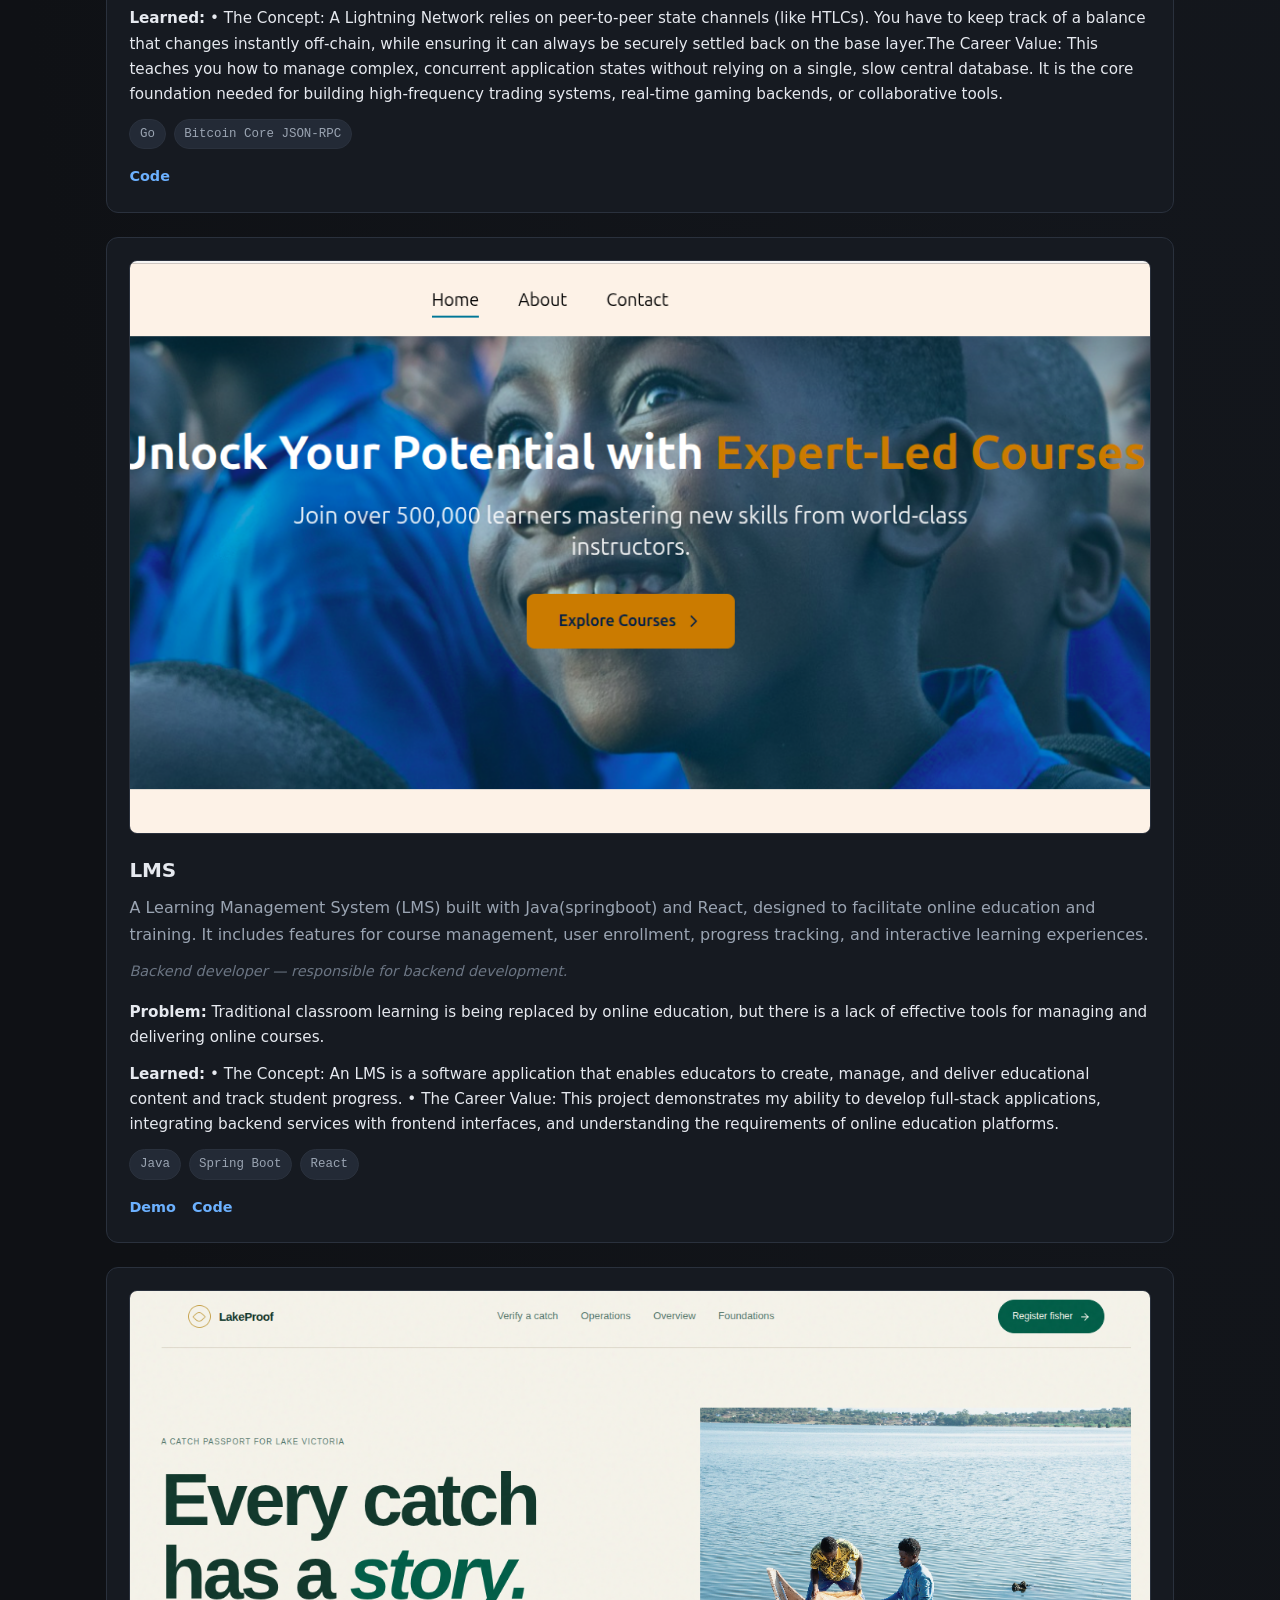
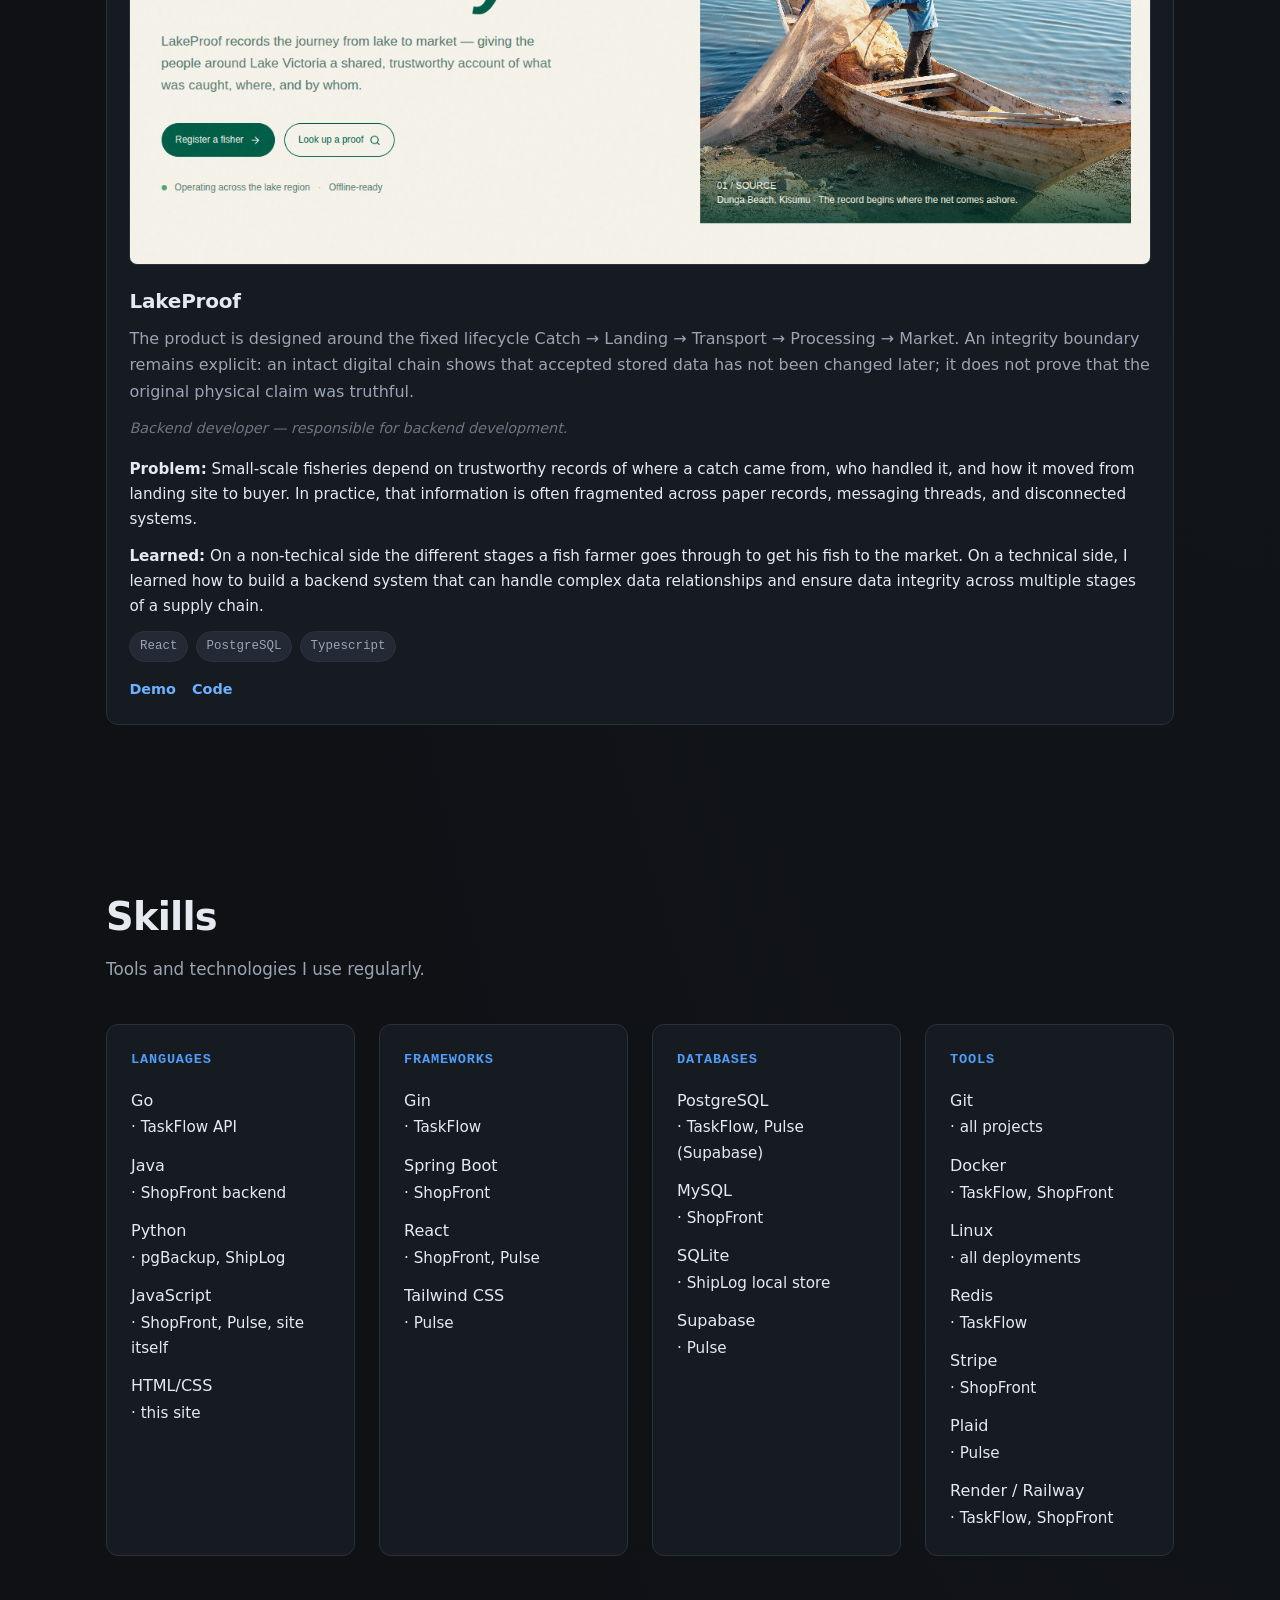
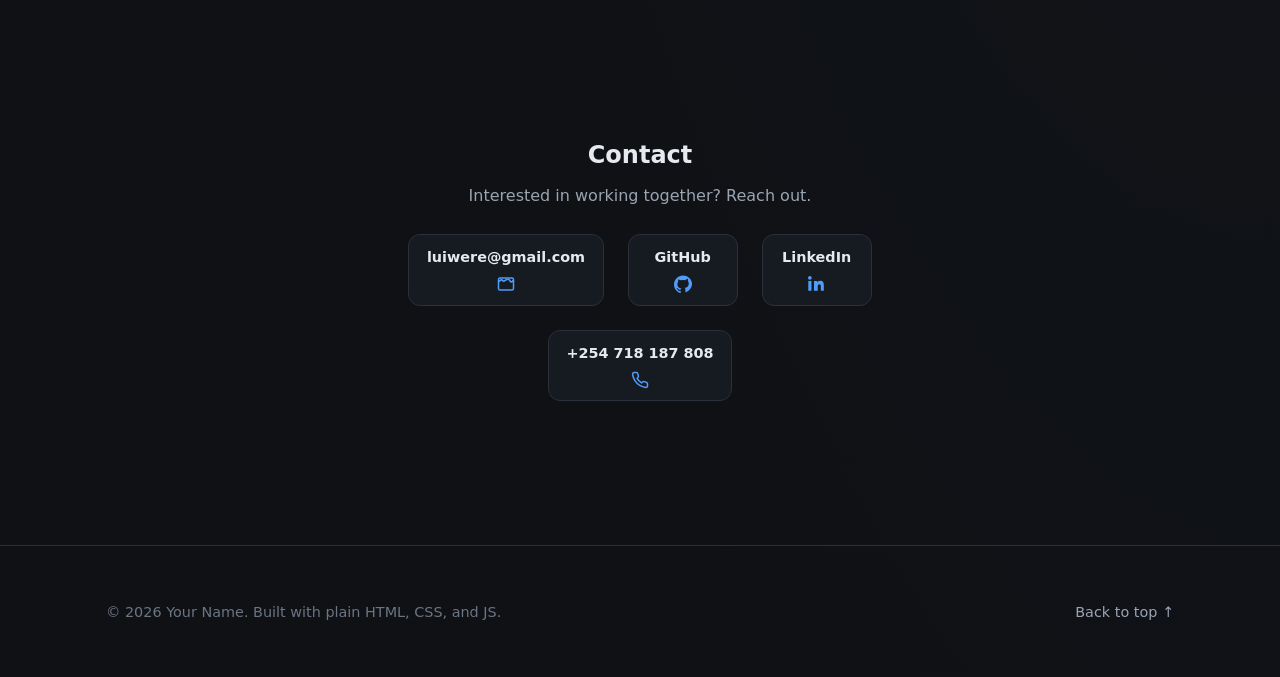
==== commit 9c3fd17e: "feat: add animation.css" ====
--- a/index.html
+++ b/index.html
@@ -8,11 +8,13 @@
   <link rel="stylesheet" href="css/base.css" />
   <link rel="stylesheet" href="css/layout.css" />
   <link rel="stylesheet" href="css/components.css" />
+  <link rel="stylesheet" href="css/animations.css" />
 </head>
-<body>
-  <a href="#main" class="skip-link">Skip to content</a>
+  <body>
+    <div class="bg-deco" aria-hidden="true"></div>
+    <a href="#main" class="skip-link">Skip to content</a>
 
-  <header class="site-header">
+  <header id="top" class="site-header">
     <div class="container header-inner">
       <a href="#" class="brand" aria-label="Portfolio home">
         <span class="brand-mark">&lt;/&gt;</span>
@@ -147,9 +149,11 @@
     </div>
   </footer>
 
+  <script src="js/background.js"></script>
   <script src="js/data.js"></script>
   <script src="js/projects.js"></script>
   <script src="js/skills.js"></script>
+  <script src="js/animations.js"></script>
   <script src="js/main.js"></script>
 </body>
 </html>
--- a/css/components.css
+++ b/css/components.css
@@ -54,11 +54,11 @@
 .project-card {
   display: grid;
   grid-template-columns: 1fr;
-  gap: 1.5rem;
+  gap: 1.25rem;
   background: var(--color-bg-elevated);
   border: 1px solid var(--color-border);
   border-radius: var(--radius);
-  padding: 1.75rem;
+  padding: 1.4rem;
   transition: border-color 0.2s ease, transform 0.15s ease, box-shadow 0.2s ease;
 }
 
@@ -73,7 +73,10 @@
   border-radius: var(--radius-sm);
   overflow: hidden;
   border: 1px solid var(--color-border);
-  min-height: 180px;
+  position: relative;
+  width: 100%;
+  aspect-ratio: 16 / 9;
+  min-height: 140px;
   display: flex;
   align-items: center;
   justify-content: center;
@@ -81,17 +84,17 @@
 
 .project-thumb img {
   width: 100%;
-  height: auto;
+  height: 100%;
   object-fit: cover;
 }
 
-.project-thumb img[alt$="screenshot"] {
-  min-height: 100%;
+.project-thumb.is-empty {
+  display: none;
 }
 
 .project-title {
   margin: 0 0 0.5rem;
-  font-size: 1.4rem;
+  font-size: 1.25rem;
   letter-spacing: -0.01em;
 }
 
@@ -271,7 +274,6 @@
 /* ---------- Responsive ---------- */
 @media (min-width: 720px) {
   .project-card {
-    grid-template-columns: 260px 1fr;
     align-items: start;
   }
 
@@ -285,4 +287,8 @@
     grid-template-columns: 1fr;
     gap: 1.5rem;
   }
+
+  .contact-links {
+    gap: 1rem;
+  }
 }
--- a/css/animations.css
+++ b/css/animations.css
@@ -0,0 +1,159 @@
+/* animations.css — lively background and micro-animations. */
+
+/* ---------- Lively background ---------- */
+body {
+  background: radial-gradient(120% 120% at 50% 0%, #161a21 0%, #0f1115 45%, #0f1115 100%);
+  background-size: 200% 200%;
+  animation: bg-shift 40s ease-in-out infinite;
+}
+
+@keyframes bg-shift {
+  0%, 100% { background-position: 0% 50%; }
+  25% { background-position: 100% 50%; }
+  50% { background-position: 100% 0%; }
+  75% { background-position: 0% 0%; }
+}
+
+/* Floating geometric shapes (CSS only, low overhead). */
+.bg-deco {
+  position: fixed;
+  inset: 0;
+  overflow: hidden;
+  pointer-events: none;
+  z-index: 0;
+}
+
+.bg-deco::before,
+.bg-deco::after {
+  content: "";
+  position: absolute;
+  border-radius: 50%;
+  filter: blur(60px);
+  opacity: 0.12;
+  animation: float 28s ease-in-out infinite;
+}
+
+.bg-deco::before {
+  width: 320px;
+  height: 320px;
+  background: conic-gradient(from 0deg, var(--color-accent), #2a313d, var(--color-accent));
+  top: 15%;
+  left: 10%;
+}
+
+.bg-deco::after {
+  width: 360px;
+  height: 360px;
+  background: radial-gradient(circle, var(--color-accent-soft), transparent 60%);
+  bottom: 15%;
+  right: 10%;
+}
+
+@keyframes float {
+  0%, 100% { transform: translate(0, 0) scale(1); }
+  25% { transform: translate(20px, -30px) scale(1.05); }
+  50% { transform: translate(-15px, 20px) scale(1.03); }
+  75% { transform: translate(10px, 10px) scale(0.98); }
+}
+
+/* Canvas particle layer (drawn by js/background.js). */
+#bg-canvas {
+  position: fixed;
+  inset: 0;
+  width: 100%;
+  height: 100%;
+  z-index: 0;
+  pointer-events: none;
+}
+
+/* Keep content above background. */
+main,
+.site-header,
+.site-footer {
+  position: relative;
+  z-index: 1;
+}
+
+/* ---------- Reveal animations ---------- */
+[data-animate] {
+  opacity: 0;
+  transform: translateY(20px);
+  transition: opacity 0.6s ease, transform 0.6s ease;
+}
+
+[data-animate].visible {
+  opacity: 1;
+  transform: translateY(0);
+}
+
+/* Project cards slide in from the left as you scroll down. */
+[data-animate].slide-from-side {
+  transform: translateX(-80px);
+}
+[data-animate].slide-from-side.visible {
+  transform: translateX(0);
+}
+
+[data-animate].staggered {
+  transition-delay: calc(var(--stagger, 0) * 0.1s);
+}
+
+/* Staggered delays for project/skill grids. */
+.project-list > :nth-child(1) { --stagger: 0; }
+.project-list > :nth-child(2) { --stagger: 1; }
+.project-list > :nth-child(3) { --stagger: 2; }
+.project-list > :nth-child(4) { --stagger: 3; }
+.project-list > :nth-child(5) { --stagger: 4; }
+
+.skill-group:nth-child(1) { --stagger: 0; }
+.skill-group:nth-child(2) { --stagger: 1; }
+.skill-group:nth-child(3) { --stagger: 2; }
+.skill-group:nth-child(4) { --stagger: 3; }
+
+/* Button hover micro-interaction */
+.btn {
+  position: relative;
+  overflow: hidden;
+}
+
+.btn::after {
+  content: "";
+  position: absolute;
+  top: 0;
+  left: -120%;
+  width: 120%;
+  height: 100%;
+  background: linear-gradient(90, transparent, rgba(255, 255, 255, 0.25), transparent);
+  transform: rotate(25deg);
+  transition: left 0.5s;
+  pointer-events: none;
+}
+
+.btn:hover::after {
+  left: 100%;
+}
+
+/* Respect reduced motion. */
+@media (prefers-reduced-motion: reduce) {
+  *, *::before, *::after {
+    animation-duration: 0.01ms !important;
+    animation-iteration-count: 1 !important;
+    transition-duration: 0.01ms !important;
+  }
+
+  body {
+    background: var(--color-bg);
+  }
+
+  .bg-deco::before,
+  .bg-deco::after,
+  #bg-canvas {
+    display: none;
+  }
+
+  [data-animate] {
+    opacity: 1;
+    transform: none;
+    transition: none;
+  }
+}
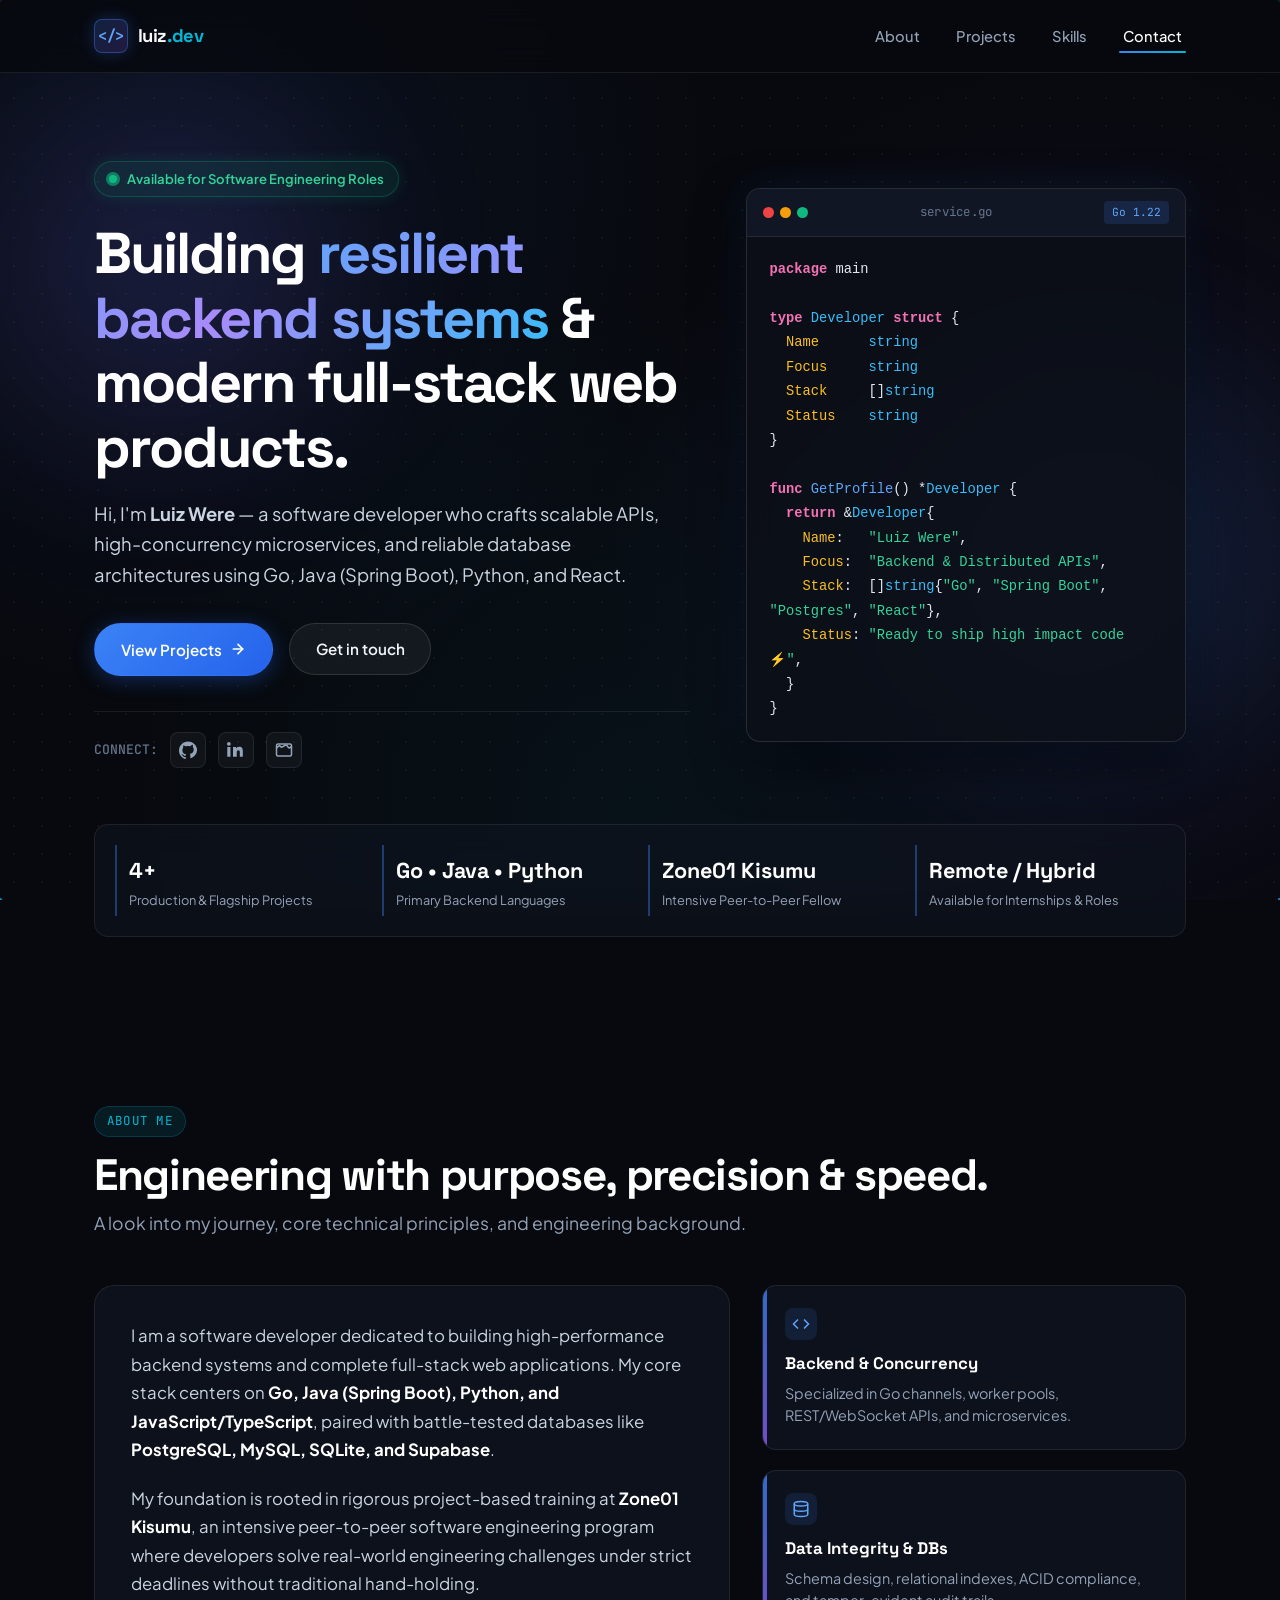
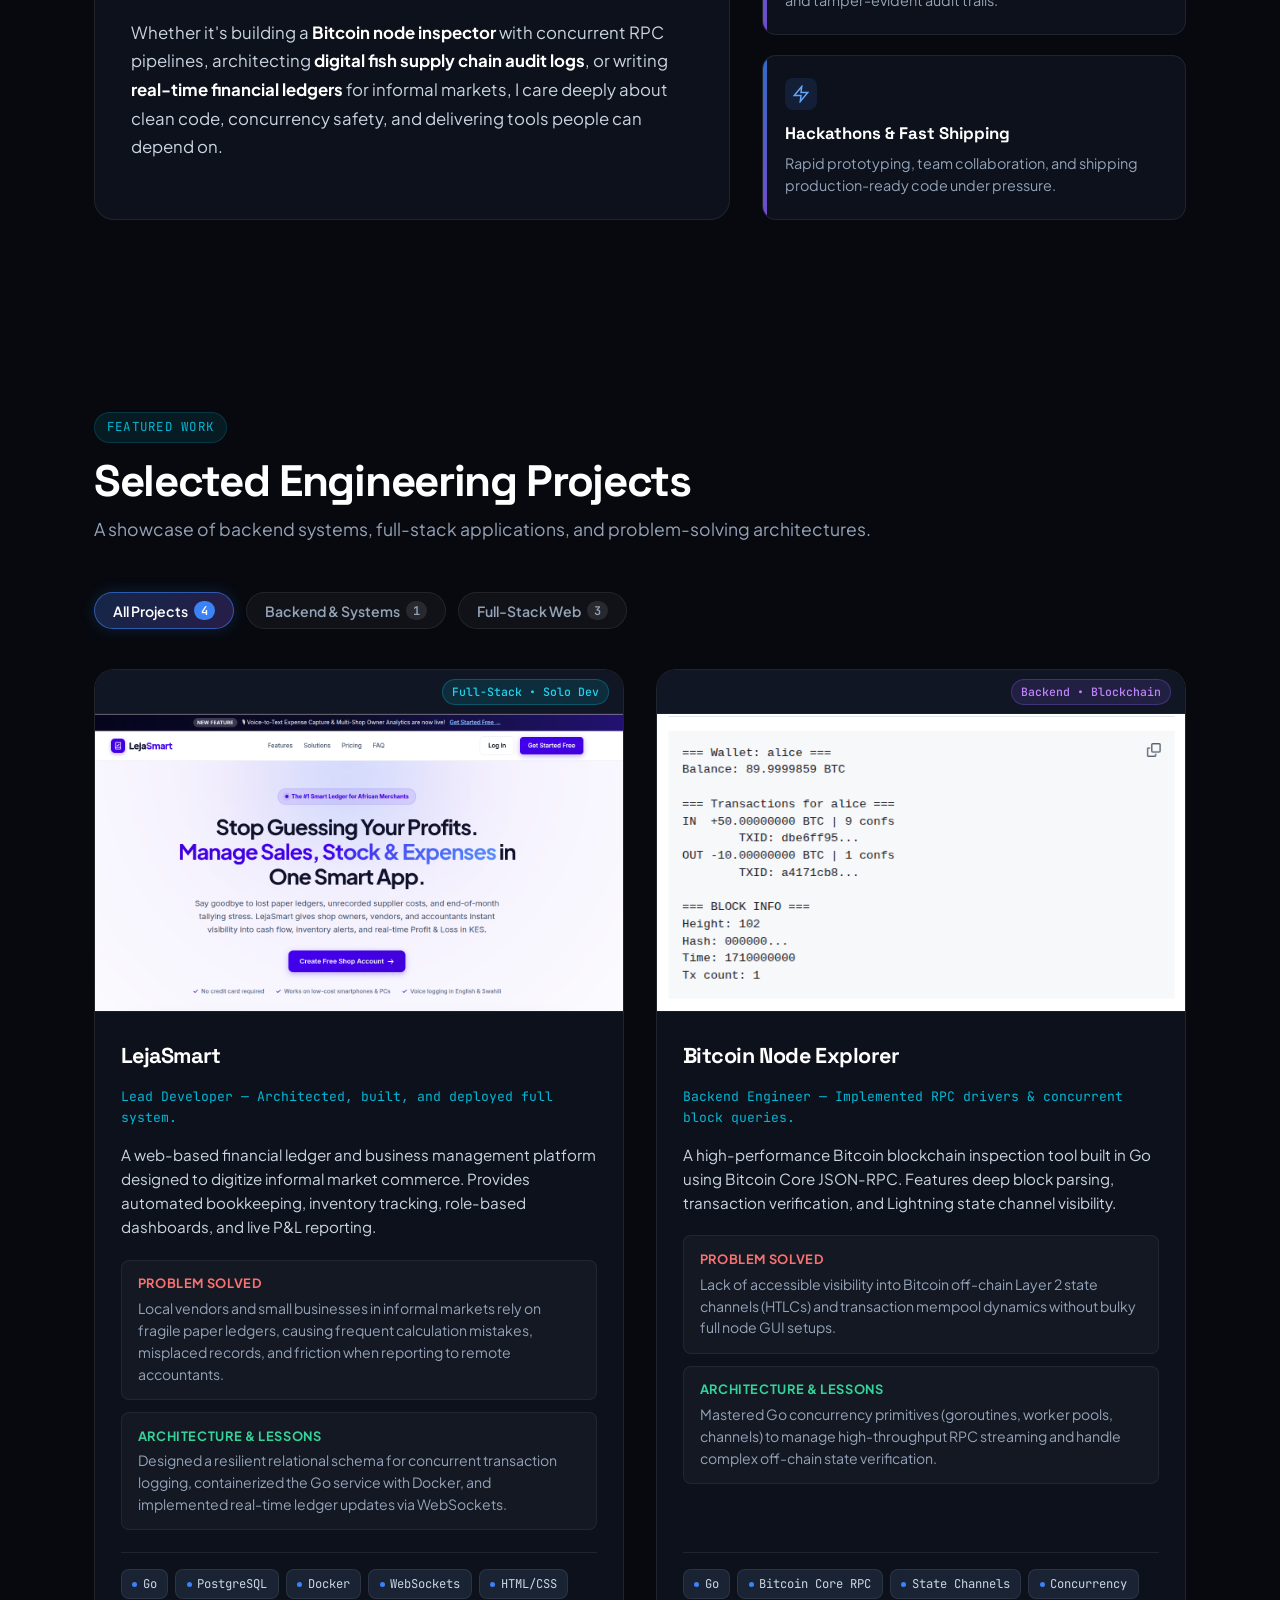
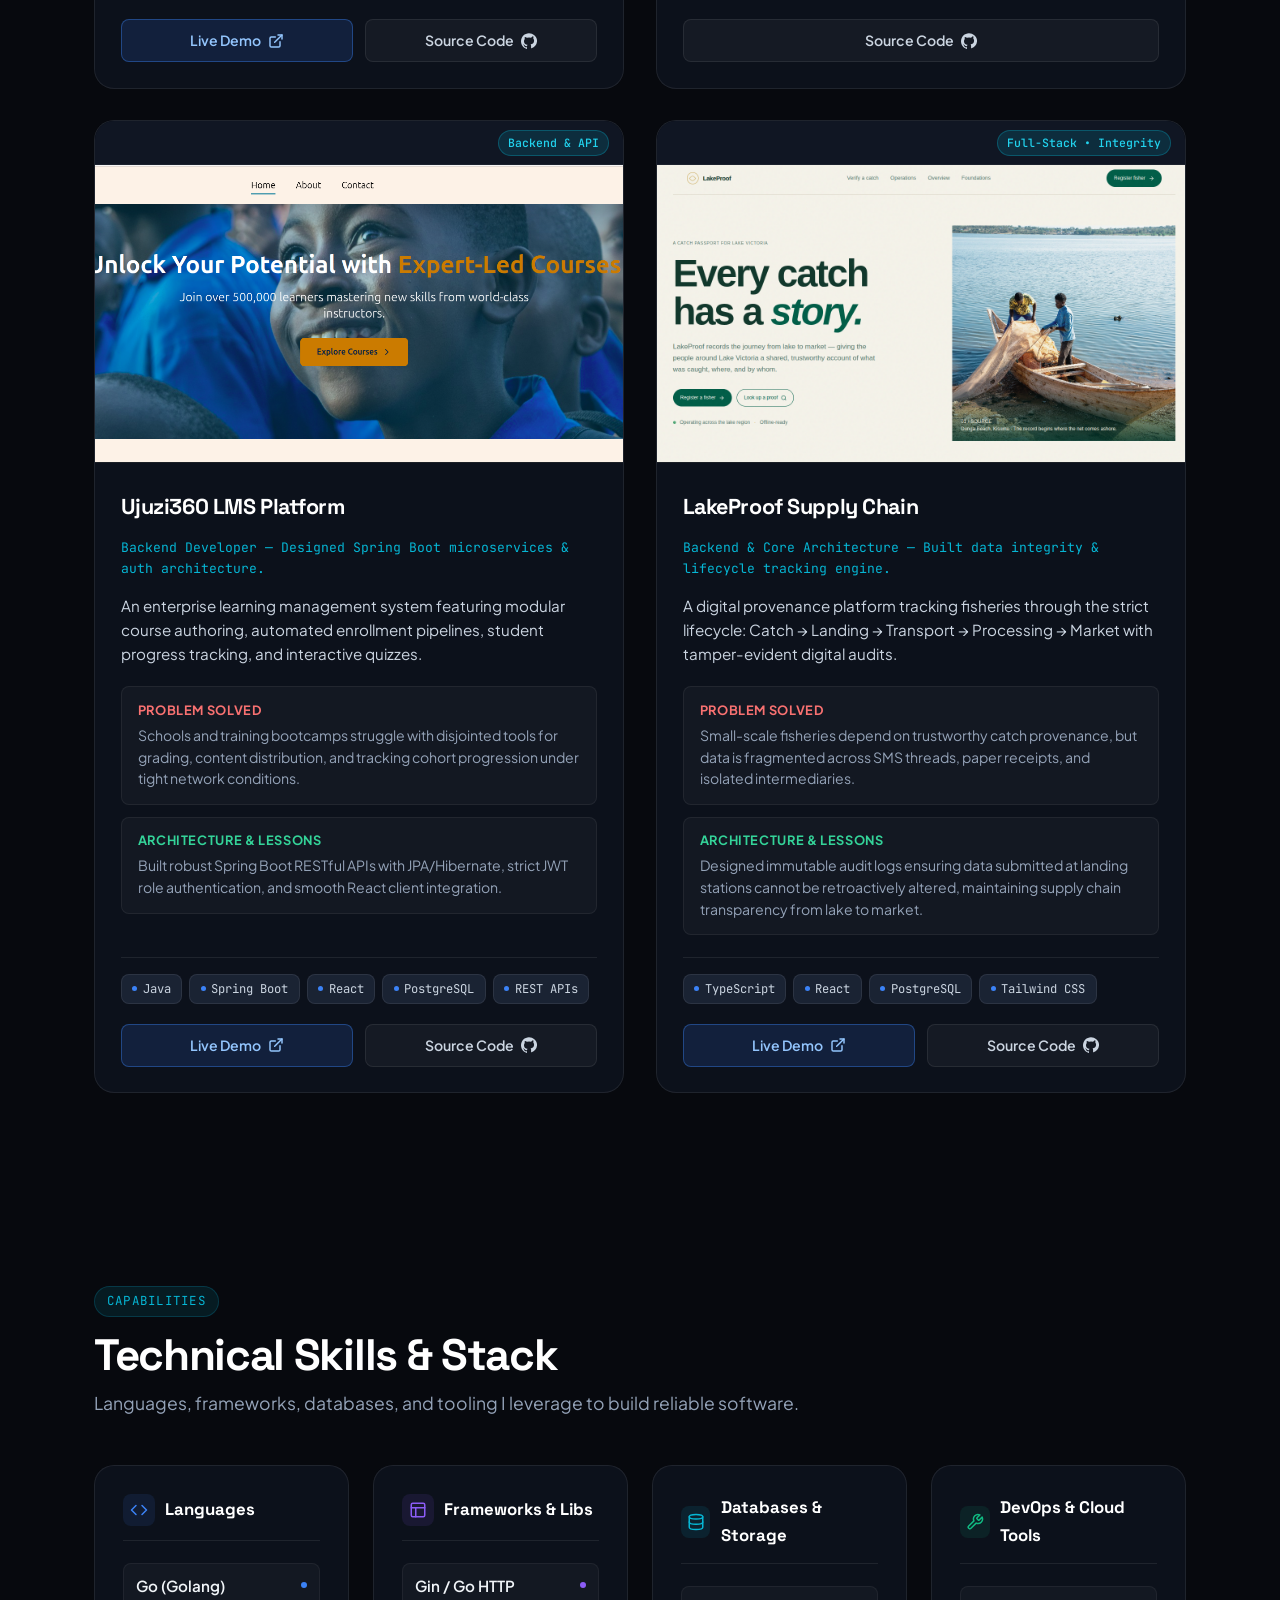
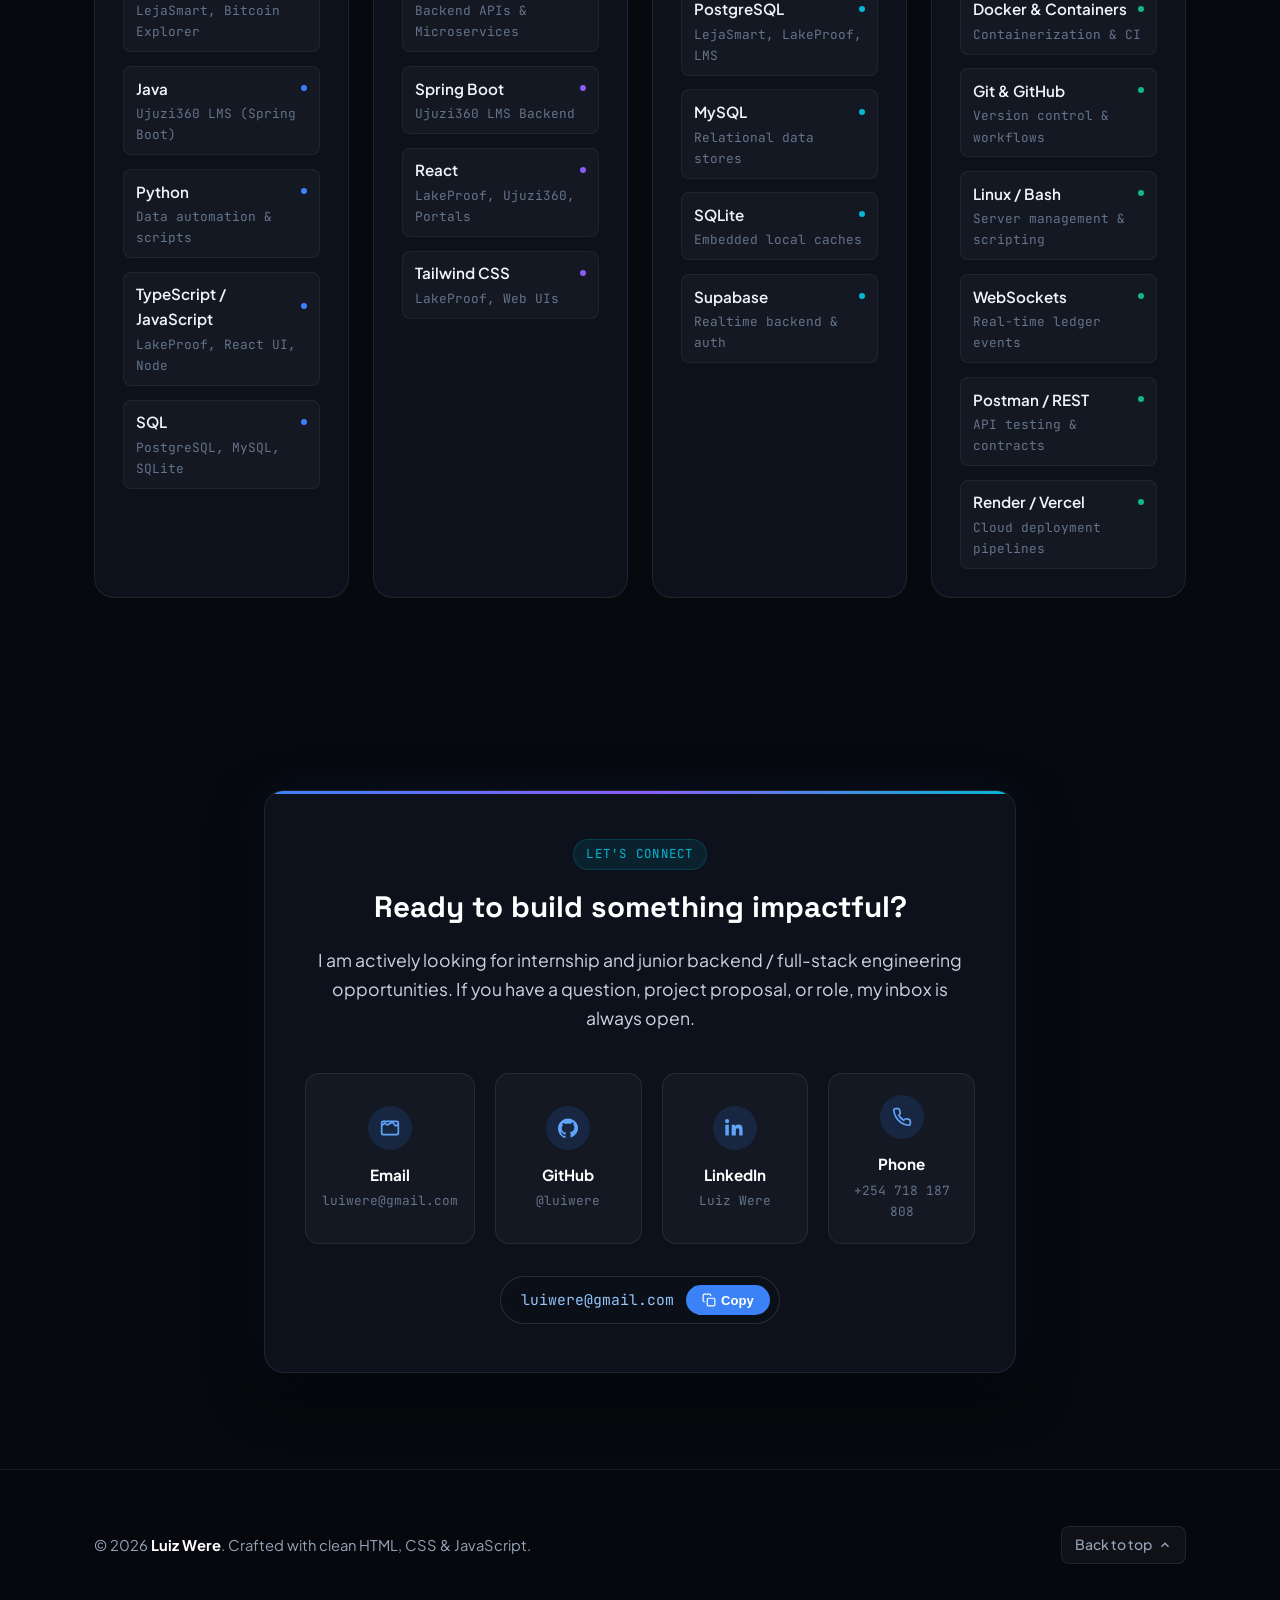
==== commit a5f6fb3d: "feat: enhance website with animations and add more skills" ====
--- a/index.html
+++ b/index.html
@@ -3,24 +3,44 @@
 <head>
   <meta charset="UTF-8" />
   <meta name="viewport" content="width=device-width, initial-scale=1.0" />
-  <title>Portfolio</title>
+  <title>Luiz Were | Backend &amp; Full-Stack Software Engineer</title>
+  <meta name="description" content="Portfolio of Luiz Were — Backend and Full-Stack Software Developer specializing in Go, Java (Spring Boot), Python, React, and robust relational database architectures." />
+  <meta name="keywords" content="Luiz Were, Software Engineer, Backend Developer, Go, Golang, Spring Boot, Java, React, PostgreSQL, Kisumu, Kenya, Portfolio" />
+  <meta name="author" content="Luiz Were" />
+
+  <!-- Open Graph / Meta -->
+  <meta property="og:type" content="website" />
+  <meta property="og:title" content="Luiz Were | Software Engineer Portfolio" />
+  <meta property="og:description" content="Building resilient backend systems, distributed architectures, and full-stack web products." />
+  
   <link rel="preconnect" href="https://fonts.googleapis.com" />
+  <link rel="preconnect" href="https://fonts.gstatic.com" crossorigin />
   <link rel="stylesheet" href="css/base.css" />
   <link rel="stylesheet" href="css/layout.css" />
   <link rel="stylesheet" href="css/components.css" />
   <link rel="stylesheet" href="css/animations.css" />
 </head>
-  <body>
-    <div class="bg-deco" aria-hidden="true"></div>
-    <a href="#main" class="skip-link">Skip to content</a>
-
+<body>
+  <div class="bg-deco" aria-hidden="true"></div>
+  <a href="#main" class="skip-link">Skip to main content</a>
+
+  <!-- Header -->
   <header id="top" class="site-header">
     <div class="container header-inner">
-      <a href="#" class="brand" aria-label="Portfolio home">
+      <a href="#" class="brand" aria-label="Luiz Were portfolio home">
         <span class="brand-mark">&lt;/&gt;</span>
-        <span class="brand-name">portfolio</span>
+        <span class="brand-name">luiz<span>.dev</span></span>
       </a>
-      <nav class="primary-nav" aria-label="Primary">
+
+      <button class="mobile-nav-toggle" aria-label="Toggle navigation menu" aria-expanded="false">
+        <svg viewBox="0 0 24 24" fill="none" stroke="currentColor" stroke-width="2" stroke-linecap="round" stroke-linejoin="round">
+          <line x1="3" y1="12" x2="21" y2="12"></line>
+          <line x1="3" y1="6" x2="21" y2="6"></line>
+          <line x1="3" y1="18" x2="21" y2="18"></line>
+        </svg>
+      </button>
+
+      <nav class="primary-nav" aria-label="Primary navigation">
         <ul>
           <li><a href="#about">About</a></li>
           <li><a href="#projects">Projects</a></li>
@@ -32,65 +52,182 @@
   </header>
 
   <main id="main">
-    <!-- Hero -->
+    <!-- Hero Section -->
     <section class="hero">
       <div class="container">
-        <p class="eyebrow">Software engineer</p>
-        <h1>Building backend systems and full-stack products that hold up under real load.</h1>
-        <p class="lede">
-          I design and ship APIs, data pipelines, and developer tooling — from Go services
-          to Stripe-powered storefronts. Here's a selection of work and the lessons learned.
-        </p>
-        <div class="cta-row">
-          <a href="#projects" class="btn btn-primary">View projects</a>
-          <a href="#contact" class="btn btn-ghost">Get in touch</a>
-        </div>
-      </div>
-    </section>
-
-    <!-- About -->
+        <div class="hero-grid">
+          <div class="hero-content" data-animate>
+            <div class="status-badge">
+              <span class="status-dot"></span>
+              <span>Available for Software Engineering Roles</span>
+            </div>
+            
+            <h1>
+              Building <span class="gradient-text">resilient backend systems</span> &amp; modern full-stack web products.
+            </h1>
+            
+            <p class="lede">
+              Hi, I'm <strong>Luiz Were</strong> — a software developer who crafts scalable APIs, high-concurrency microservices, and reliable database architectures using Go, Java (Spring Boot), Python, and React.
+            </p>
+
+            <div class="hero-cta-group">
+              <a href="#projects" class="btn btn-primary">
+                <span>View Projects</span>
+                <svg class="btn-icon-right" viewBox="0 0 24 24" width="16" height="16" fill="none" stroke="currentColor" stroke-width="2.5" stroke-linecap="round" stroke-linejoin="round"><line x1="5" y1="12" x2="19" y2="12"/><polyline points="12 5 19 12 12 19"/></svg>
+              </a>
+              <a href="#contact" class="btn btn-secondary">Get in touch</a>
+            </div>
+
+            <div class="hero-socials">
+              <span class="hero-social-label">CONNECT:</span>
+              <a href="https://github.com/luiwere" target="_blank" rel="noopener" class="hero-social-link" aria-label="GitHub Profile">
+                <svg viewBox="0 0 24 24" width="18" height="18" fill="currentColor"><path d="M12 .5C5.4.5 0 5.9 0 12.5c0 5.3 3.4 9.8 8.2 11.4.6.1.8-.3.8-.6v-2c-3.3.7-4-1.6-4-1.6-.5-1.4-1.3-1.8-1.3-1.8-1.1-.7 0-.7.1-.7 1.2.1 1.8 1.2 1.8 1.2 1.1 1.8 2.8 1.3 3.5 1 .1-.8.4-1.3.7-1.6-2.6-.3-5.3-1.3-5.3-5.7 0-1.3.5-2.3 1.2-3.1-.1-.3-.5-1.5.1-3.1 0 0 1-.3 3.3 1.2a11.5 11.5 0 0 1 6 0C17.3 4.7 18.3 5 18.3 5c.6 1.6.2 2.8.1 3.1.8.8 1.2 1.8 1.2 3.1 0 4.4-2.7 5.4-5.3 5.7.4.4.8 1.1.8 2.2v3.3c0 .3.2.7.8.6 4.8-1.6 8.2-6.1 8.2-11.4C24 5.9 18.6.5 12 .5z"/></svg>
+              </a>
+              <a href="https://www.linkedin.com/in/luiz-were-002708382/" target="_blank" rel="noopener" class="hero-social-link" aria-label="LinkedIn Profile">
+                <svg viewBox="0 0 24 24" width="18" height="18" fill="currentColor"><path d="M4.98 3.5A2.5 2.5 0 1 1 0 3.5a2.5 2.5 0 0 1 4.98 0zM.4 8h4.2v13H.4V8zM8 8h4v1.8h.1c.6-1 1.9-2 4-2 4.2 0 5 2.6 5 6V21h-4v-5.6c0-1.3 0-3-1.9-3s-2.2 1.4-2.2 2.9V21H8V8z"/></svg>
+              </a>
+              <a href="mailto:luiwere@gmail.com" class="hero-social-link" aria-label="Email Me">
+                <svg viewBox="0 0 24 24" width="18" height="18" fill="none" stroke="currentColor" stroke-width="2" stroke-linecap="round" stroke-linejoin="round"><rect x="2" y="4" width="20" height="16" rx="2"/><path d="m22 7-1.5 1.5a2 2 0 0 1-2.8 0L16 6a2 2 0 0 0-2.8 0L10.3 7.5a2 2 0 0 1-2.8 0L6 6 4 7.5 2.5 9"/></svg>
+              </a>
+            </div>
+          </div>
+
+          <!-- Code Mockup Window -->
+          <div class="code-preview-window" data-animate>
+            <div class="window-header">
+              <div class="window-dots">
+                <span class="window-dot dot-red"></span>
+                <span class="window-dot dot-yellow"></span>
+                <span class="window-dot dot-green"></span>
+              </div>
+              <span class="window-title">service.go</span>
+              <span class="window-badge">Go 1.22</span>
+            </div>
+            <div class="window-content">
+              <code>
+                <span class="code-keyword">package</span> main<br/><br/>
+                <span class="code-keyword">type</span> <span class="code-type">Developer</span> <span class="code-keyword">struct</span> {<br/>
+                &nbsp;&nbsp;<span class="code-prop">Name</span> &nbsp;&nbsp;&nbsp;&nbsp;&nbsp;<span class="code-type">string</span><br/>
+                &nbsp;&nbsp;<span class="code-prop">Focus</span> &nbsp;&nbsp;&nbsp;&nbsp;<span class="code-type">string</span><br/>
+                &nbsp;&nbsp;<span class="code-prop">Stack</span> &nbsp;&nbsp;&nbsp;&nbsp;[]<span class="code-type">string</span><br/>
+                &nbsp;&nbsp;<span class="code-prop">Status</span> &nbsp;&nbsp;&nbsp;<span class="code-type">string</span><br/>
+                }<br/><br/>
+                <span class="code-keyword">func</span> <span class="code-fn">GetProfile</span>() *<span class="code-type">Developer</span> {<br/>
+                &nbsp;&nbsp;<span class="code-keyword">return</span> &amp;<span class="code-type">Developer</span>{<br/>
+                &nbsp;&nbsp;&nbsp;&nbsp;<span class="code-prop">Name</span>: &nbsp;&nbsp;<span class="code-str">"Luiz Were"</span>,<br/>
+                &nbsp;&nbsp;&nbsp;&nbsp;<span class="code-prop">Focus</span>: &nbsp;<span class="code-str">"Backend &amp; Distributed APIs"</span>,<br/>
+                &nbsp;&nbsp;&nbsp;&nbsp;<span class="code-prop">Stack</span>: &nbsp;[]<span class="code-type">string</span>{<span class="code-str">"Go"</span>, <span class="code-str">"Spring Boot"</span>, <span class="code-str">"Postgres"</span>, <span class="code-str">"React"</span>},<br/>
+                &nbsp;&nbsp;&nbsp;&nbsp;<span class="code-prop">Status</span>: <span class="code-str">"Ready to ship high impact code ⚡"</span>,<br/>
+                &nbsp;&nbsp;}<br/>
+                }
+              </code>
+            </div>
+          </div>
+        </div>
+
+        <!-- Highlights Bento Strip -->
+        <div class="hero-highlights-grid" data-animate>
+          <div class="highlight-item">
+            <span class="highlight-val">4+</span>
+            <span class="highlight-label">Production &amp; Flagship Projects</span>
+          </div>
+          <div class="highlight-item">
+            <span class="highlight-val">Go &bull; Java &bull; Python</span>
+            <span class="highlight-label">Primary Backend Languages</span>
+          </div>
+          <div class="highlight-item">
+            <span class="highlight-val">Zone01 Kisumu</span>
+            <span class="highlight-label">Intensive Peer-to-Peer Fellow</span>
+          </div>
+          <div class="highlight-item">
+            <span class="highlight-val">Remote / Hybrid</span>
+            <span class="highlight-label">Available for Internships &amp; Roles</span>
+          </div>
+        </div>
+      </div>
+    </section>
+
+    <!-- About Section -->
     <section id="about" class="section">
       <div class="container">
-        <h2>About</h2>
-        <div class="about-grid">
-          <div class="about-copy">
-            <p>
-              I'm a software developer who builds backend systems and full-stack web applications. I work mainly with Go, Java (Spring Boot), Python and JavaScript, and I'm comfortable with PostgreSQL, MySQL, SQLite and Supabase.
-              <br>
-              I've built and shipped several websites and web apps, contributed to open-source projects, and taken part in hackathons where I learned to design, build and demo working products under tight deadlines. I learn through intensive, project-based training at Zone01 Kisumu, where I turn ideas into practical tools.
-              <br>
-              I care about clean code, reliable systems, and building things people can actually use. I'm open to internships, junior roles, and collaborations.
-            </p>
-          </div>
-          <aside class="about-meta">
-            <p><span class="meta-label">Based in</span> Remote</p>
-            <p><span class="meta-label">Open to</span> Backend / full-stack roles</p>
-            <p><span class="meta-label">Stack</span> Go, Python, Java, React</p>
-          </aside>
-        </div>
-      </div>
-    </section>
-
-    <!-- Projects -->
+        <div class="section-head" data-animate>
+          <span class="section-tag">About Me</span>
+          <h2>Engineering with purpose, precision &amp; speed.</h2>
+          <p class="section-sub">A look into my journey, core technical principles, and engineering background.</p>
+        </div>
+
+        <div class="about-bento">
+          <div class="about-card-main" data-animate>
+            <div class="about-copy">
+              <p>
+                I am a software developer dedicated to building high-performance backend systems and complete full-stack web applications. My core stack centers on <strong>Go, Java (Spring Boot), Python, and JavaScript/TypeScript</strong>, paired with battle-tested databases like <strong>PostgreSQL, MySQL, SQLite, and Supabase</strong>.
+              </p>
+              <p>
+                My foundation is rooted in rigorous project-based training at <strong>Zone01 Kisumu</strong>, an intensive peer-to-peer software engineering program where developers solve real-world engineering challenges under strict deadlines without traditional hand-holding.
+              </p>
+              <p>
+                Whether it's building a <strong>Bitcoin node inspector</strong> with concurrent RPC pipelines, architecting <strong>digital fish supply chain audit logs</strong>, or writing <strong>real-time financial ledgers</strong> for informal markets, I care deeply about clean code, concurrency safety, and delivering tools people can depend on.
+              </p>
+            </div>
+          </div>
+
+          <div class="about-bento-side" data-animate>
+            <div class="bento-mini-card">
+              <div class="bento-icon">
+                <svg viewBox="0 0 24 24" width="18" height="18" fill="none" stroke="currentColor" stroke-width="2"><polyline points="16 18 22 12 16 6"/><polyline points="8 6 2 12 8 18"/></svg>
+              </div>
+              <h4>Backend &amp; Concurrency</h4>
+              <p>Specialized in Go channels, worker pools, REST/WebSocket APIs, and microservices.</p>
+            </div>
+
+            <div class="bento-mini-card">
+              <div class="bento-icon">
+                <svg viewBox="0 0 24 24" width="18" height="18" fill="none" stroke="currentColor" stroke-width="2"><ellipse cx="12" cy="5" rx="9" ry="3"/><path d="M21 12c0 1.66-4 3-9 3s-9-1.34-9-3"/><path d="M3 5v14c0 1.66 4 3 9 3s9-1.34 9-3V5"/></svg>
+              </div>
+              <h4>Data Integrity &amp; DBs</h4>
+              <p>Schema design, relational indexes, ACID compliance, and tamper-evident audit trails.</p>
+            </div>
+
+            <div class="bento-mini-card">
+              <div class="bento-icon">
+                <svg viewBox="0 0 24 24" width="18" height="18" fill="none" stroke="currentColor" stroke-width="2"><path d="M13 2L3 14h9l-1 8 10-12h-9l1-8z"/></svg>
+              </div>
+              <h4>Hackathons &amp; Fast Shipping</h4>
+              <p>Rapid prototyping, team collaboration, and shipping production-ready code under pressure.</p>
+            </div>
+          </div>
+        </div>
+      </div>
+    </section>
+
+    <!-- Projects Section -->
     <section id="projects" class="section">
       <div class="container">
-        <div class="section-head">
-          <h2>Projects</h2>
-          <p class="section-sub">A few things I've built, with the problem each one solved.</p>
-        </div>
-
+        <div class="section-head" data-animate>
+          <span class="section-tag">Featured Work</span>
+          <h2>Selected Engineering Projects</h2>
+          <p class="section-sub">A showcase of backend systems, full-stack applications, and problem-solving architectures.</p>
+        </div>
+
+        <!-- Filter tabs injected / controlled by js/projects.js -->
+        <div class="project-filters-wrap" id="project-filters" data-animate>
+          <!-- Dynamic Filter Buttons -->
+        </div>
+
+        <!-- Project cards injected by js/projects.js -->
         <ul class="project-list" id="project-list">
-          <!-- Project cards injected by js/projects.js -->
+          <!-- Populated by js/projects.js -->
         </ul>
       </div>
     </section>
 
-    <!-- Skills -->
+    <!-- Skills Section -->
     <section id="skills" class="section">
       <div class="container">
-        <div class="section-head">
-          <h2>Skills</h2>
-          <p class="section-sub">Tools and technologies I use regularly.</p>
+        <div class="section-head" data-animate>
+          <span class="section-tag">Capabilities</span>
+          <h2>Technical Skills &amp; Stack</h2>
+          <p class="section-sub">Languages, frameworks, databases, and tooling I leverage to build reliable software.</p>
         </div>
 
         <div class="skill-groups" id="skill-groups">
@@ -99,56 +236,84 @@
       </div>
     </section>
 
-    <!-- Contact -->
+    <!-- Contact Section -->
     <section id="contact" class="section">
-      <div class="container contact">
-        <h2>Contact</h2>
-        <p>Interested in working together? Reach out.</p>
-        <ul class="contact-links">
-          <li>
-            <a href="mailto:luiwere@gmail.com" class="contact-link">
-              <span class="contact-label">luiwere@gmail.com</span>
-              <span class="contact-icon" aria-hidden="true">
-                <svg viewBox="0 0 24 24" width="18" height="18" fill="none" stroke="currentColor" stroke-width="2" stroke-linecap="round" stroke-linejoin="round"><rect x="2" y="4" width="20" height="16" rx="2"/><path d="m22 7-1.5 1.5a2 2 0 0 1-2.8 0L16 6a2 2 0 0 0-2.8 0L10.3 7.5a2 2 0 0 1-2.8 0L6 6 4 7.5 2.5 9"/></svg>
-              </span>
+      <div class="container contact-section-inner">
+        <div class="contact-card-box" data-animate>
+          <span class="section-tag">Let's Connect</span>
+          <h3>Ready to build something impactful?</h3>
+          <p>
+            I am actively looking for internship and junior backend / full-stack engineering opportunities. If you have a question, project proposal, or role, my inbox is always open.
+          </p>
+
+          <div class="contact-grid">
+            <a href="mailto:luiwere@gmail.com" class="contact-item-card">
+              <div class="contact-card-icon">
+                <svg viewBox="0 0 24 24" width="20" height="20" fill="none" stroke="currentColor" stroke-width="2"><rect x="2" y="4" width="20" height="16" rx="2"/><path d="m22 7-1.5 1.5a2 2 0 0 1-2.8 0L16 6a2 2 0 0 0-2.8 0L10.3 7.5a2 2 0 0 1-2.8 0L6 6 4 7.5 2.5 9"/></svg>
+              </div>
+              <span class="contact-card-title">Email</span>
+              <span class="contact-card-sub">luiwere@gmail.com</span>
             </a>
-          </li>
-          <li>
-            <a href="https://github.com/luiwere" target="_blank" rel="noopener" class="contact-link">
-              <span class="contact-label">GitHub</span>
-              <span class="contact-icon" aria-hidden="true">
-                <svg viewBox="0 0 24 24" width="18" height="18" fill="currentColor"><path d="M12 .5C5.4.5 0 5.9 0 12.5c0 5.3 3.4 9.8 8.2 11.4.6.1.8-.3.8-.6v-2c-3.3.7-4-1.6-4-1.6-.5-1.4-1.3-1.8-1.3-1.8-1.1-.7 0-.7.1-.7 1.2.1 1.8 1.2 1.8 1.2 1.1 1.8 2.8 1.3 3.5 1 .1-.8.4-1.3.7-1.6-2.6-.3-5.3-1.3-5.3-5.7 0-1.3.5-2.3 1.2-3.1-.1-.3-.5-1.5.1-3.1 0 0 1-.3 3.3 1.2a11.5 11.5 0 0 1 6 0C17.3 4.7 18.3 5 18.3 5c.6 1.6.2 2.8.1 3.1.8.8 1.2 1.8 1.2 3.1 0 4.4-2.7 5.4-5.3 5.7.4.4.8 1.1.8 2.2v3.3c0 .3.2.7.8.6 4.8-1.6 8.2-6.1 8.2-11.4C24 5.9 18.6.5 12 .5z"/></svg>
-              </span>
+
+            <a href="https://github.com/luiwere" target="_blank" rel="noopener" class="contact-item-card">
+              <div class="contact-card-icon">
+                <svg viewBox="0 0 24 24" width="20" height="20" fill="currentColor"><path d="M12 .5C5.4.5 0 5.9 0 12.5c0 5.3 3.4 9.8 8.2 11.4.6.1.8-.3.8-.6v-2c-3.3.7-4-1.6-4-1.6-.5-1.4-1.3-1.8-1.3-1.8-1.1-.7 0-.7.1-.7 1.2.1 1.8 1.2 1.8 1.2 1.1 1.8 2.8 1.3 3.5 1 .1-.8.4-1.3.7-1.6-2.6-.3-5.3-1.3-5.3-5.7 0-1.3.5-2.3 1.2-3.1-.1-.3-.5-1.5.1-3.1 0 0 1-.3 3.3 1.2a11.5 11.5 0 0 1 6 0C17.3 4.7 18.3 5 18.3 5c.6 1.6.2 2.8.1 3.1.8.8 1.2 1.8 1.2 3.1 0 4.4-2.7 5.4-5.3 5.7.4.4.8 1.1.8 2.2v3.3c0 .3.2.7.8.6 4.8-1.6 8.2-6.1 8.2-11.4C24 5.9 18.6.5 12 .5z"/></svg>
+              </div>
+              <span class="contact-card-title">GitHub</span>
+              <span class="contact-card-sub">@luiwere</span>
             </a>
-          </li>
-          <li>
-            <a href="https://www.linkedin.com/in/luiz-were-002708382/" target="_blank" rel="noopener" class="contact-link">
-              <span class="contact-label">LinkedIn</span>
-              <span class="contact-icon" aria-hidden="true">
-                <svg viewBox="0 0 24 24" width="18" height="18" fill="currentColor"><path d="M4.98 3.5A2.5 2.5 0 1 1 0 3.5a2.5 2.5 0 0 1 4.98 0zM.4 8h4.2v13H.4V8zM8 8h4v1.8h.1c.6-1 1.9-2 4-2 4.2 0 5 2.6 5 6V21h-4v-5.6c0-1.3 0-3-1.9-3s-2.2 1.4-2.2 2.9V21H8V8z"/></svg>
-              </span>
+
+            <a href="https://www.linkedin.com/in/luiz-were-002708382/" target="_blank" rel="noopener" class="contact-item-card">
+              <div class="contact-card-icon">
+                <svg viewBox="0 0 24 24" width="20" height="20" fill="currentColor"><path d="M4.98 3.5A2.5 2.5 0 1 1 0 3.5a2.5 2.5 0 0 1 4.98 0zM.4 8h4.2v13H.4V8zM8 8h4v1.8h.1c.6-1 1.9-2 4-2 4.2 0 5 2.6 5 6V21h-4v-5.6c0-1.3 0-3-1.9-3s-2.2 1.4-2.2 2.9V21H8V8z"/></svg>
+              </div>
+              <span class="contact-card-title">LinkedIn</span>
+              <span class="contact-card-sub">Luiz Were</span>
             </a>
-          </li>
-          <li>
-            <a href="tel:+254718187808" class="contact-link">
-              <span class="contact-label">+254 718 187 808</span>
-              <span class="contact-icon" aria-hidden="true">
-                <svg viewBox="0 0 24 24" width="18" height="18" fill="none" stroke="currentColor" stroke-width="2" stroke-linecap="round" stroke-linejoin="round"><path d="M22 16.92v3a2 2 0 0 1-2.2 2 19.8 19.8 0 0 1-8.6-3.1 19.5 19.5 0 0 1-6-6 19.8 19.8 0 0 1-3.1-8.7A2 2 0 0 1 4.1 2h3a2 2 0 0 1 2 1.7c.1.9.4 1.8.7 2.7a2 2 0 0 1-.5 2.1L8.1 9.9a16 16 0 0 0 6 6l1.3-1.2a2 2 0 0 1 2.1-.5c.9.3 1.8.6 2.7.7a2 2 0 0 1 1.7 2z"/></svg>
-              </span>
+
+            <a href="tel:+254718187808" class="contact-item-card">
+              <div class="contact-card-icon">
+                <svg viewBox="0 0 24 24" width="20" height="20" fill="none" stroke="currentColor" stroke-width="2"><path d="M22 16.92v3a2 2 0 0 1-2.2 2 19.8 19.8 0 0 1-8.6-3.1 19.5 19.5 0 0 1-6-6 19.8 19.8 0 0 1-3.1-8.7A2 2 0 0 1 4.1 2h3a2 2 0 0 1 2 1.7c.1.9.4 1.8.7 2.7a2 2 0 0 1-.5 2.1L8.1 9.9a16 16 0 0 0 6 6l1.3-1.2a2 2 0 0 1 2.1-.5c.9.3 1.8.6 2.7.7a2 2 0 0 1 1.7 2z"/></svg>
+              </div>
+              <span class="contact-card-title">Phone</span>
+              <span class="contact-card-sub">+254 718 187 808</span>
             </a>
-          </li>
-        </ul>
+          </div>
+
+          <div class="copy-email-box">
+            <span class="copy-email-text">luiwere@gmail.com</span>
+            <button id="copy-email-btn" class="copy-btn" aria-label="Copy email address">
+              <svg viewBox="0 0 24 24" width="14" height="14" fill="none" stroke="currentColor" stroke-width="2"><rect x="9" y="9" width="13" height="13" rx="2" ry="2"/><path d="M5 15H4a2 2 0 0 1-2-2V4a2 2 0 0 1 2-2h9a2 2 0 0 1 2 2v1"/></svg>
+              <span>Copy</span>
+            </button>
+          </div>
+        </div>
       </div>
     </section>
   </main>
 
+  <!-- Toast Notification -->
+  <div id="toast" class="toast-notice" role="alert" aria-live="polite">
+    <svg class="toast-icon" viewBox="0 0 24 24" width="18" height="18" fill="none" stroke="currentColor" stroke-width="2.5"><polyline points="20 6 9 17 4 12"/></svg>
+    <span class="toast-msg">Email copied to clipboard!</span>
+  </div>
+
+  <!-- Footer -->
   <footer class="site-footer">
     <div class="container footer-inner">
-      <p>&copy; <span id="year"></span> Your Name. Built with plain HTML, CSS, and JS.</p>
-      <a href="#top" class="back-to-top">Back to top &uarr;</a>
+      <div class="footer-left">
+        <p class="footer-credit">
+          &copy; <span id="year"></span> <strong>Luiz Were</strong>. Crafted with clean HTML, CSS &amp; JavaScript.
+        </p>
+      </div>
+      <a href="#top" class="back-to-top" aria-label="Back to top of page">
+        <span>Back to top</span>
+        <svg viewBox="0 0 24 24" width="14" height="14" fill="none" stroke="currentColor" stroke-width="2.5"><polyline points="18 15 12 9 6 15"/></svg>
+      </a>
     </div>
   </footer>
 
+  <!-- Scripts -->
   <script src="js/background.js"></script>
   <script src="js/data.js"></script>
   <script src="js/projects.js"></script>
--- a/css/base.css
+++ b/css/base.css
@@ -1,24 +1,63 @@
-/* base.css — design tokens, reset, and global element styles. */
+/* base.css — design tokens, typography, reset, and global styles */
+@import url('https://fonts.googleapis.com/css2?family=JetBrains+Mono:wght@400;500;600&family=Plus+Jakarta+Sans:wght@400;500;600;700;800&family=Space+Grotesk:wght@500;600;700&display=swap');
 
 :root {
-  --color-bg: #0f1115;
-  --color-bg-elevated: #161a21;
-  --color-surface: #1b2029;
-  --color-border: #2a313d;
-  --color-text: #e6e9ef;
-  --color-text-muted: #9aa4b2;
-  --color-text-dim: #6b7583;
-  --color-accent: #4f9cf9;
-  --color-accent-soft: rgba(79, 156, 249, 0.15);
-  --color-tag-bg: #232a36;
-  --color-link: #6cb1ff;
-  --radius: 12px;
+  /* Color Palette - Deep Cyber Onyx & Electric Accents */
+  --color-bg: #07090e;
+  --color-bg-secondary: #0c1017;
+  --color-bg-elevated: #111722;
+  --color-surface: rgba(18, 24, 38, 0.7);
+  --color-surface-hover: rgba(28, 38, 58, 0.85);
+  --color-surface-card: rgba(15, 21, 32, 0.75);
+  
+  --color-border: rgba(255, 255, 255, 0.08);
+  --color-border-hover: rgba(99, 102, 241, 0.4);
+  --color-border-glow: rgba(59, 130, 246, 0.3);
+  
+  --color-text: #f1f5f9;
+  --color-text-secondary: #cbd5e1;
+  --color-text-muted: #94a3b8;
+  --color-text-dim: #64748b;
+  
+  --color-accent: #3b82f6;
+  --color-accent-hover: #2563eb;
+  --color-accent-cyan: #06b6d4;
+  --color-accent-purple: #8b5cf6;
+  --color-accent-soft: rgba(59, 130, 246, 0.12);
+  --color-accent-glow: rgba(59, 130, 246, 0.25);
+  
+  --color-tag-bg: rgba(30, 41, 59, 0.8);
+  --color-tag-border: rgba(255, 255, 255, 0.08);
+  --color-link: #60a5fa;
+  --color-link-hover: #93c5fd;
+  
+  --color-success: #10b981;
+  --color-success-soft: rgba(16, 185, 129, 0.15);
+  
+  /* Radii */
   --radius-sm: 8px;
-  --shadow: 0 1px 2px rgba(0, 0, 0, 0.3), 0 8px 24px rgba(0, 0, 0, 0.25);
-  --font-sans: system-ui, -apple-system, "Segoe UI", Roboto, Helvetica, Arial, sans-serif;
-  --font-mono: "SFMono-Regular", "JetBrains Mono", Menlo, Consolas, monospace;
-  --max-width: 1100px;
-  --space: 1rem;
+  --radius-md: 14px;
+  --radius-lg: 20px;
+  --radius-full: 9999px;
+  
+  /* Shadows & Glassmorphism */
+  --shadow-sm: 0 2px 8px rgba(0, 0, 0, 0.3);
+  --shadow-md: 0 8px 30px rgba(0, 0, 0, 0.4);
+  --shadow-lg: 0 20px 50px rgba(0, 0, 0, 0.6);
+  --shadow-glow: 0 0 30px rgba(59, 130, 246, 0.18);
+  --shadow-purple-glow: 0 0 30px rgba(139, 92, 246, 0.18);
+  
+  --glass-blur: blur(16px);
+  --glass-border: 1px solid var(--color-border);
+  
+  /* Typography */
+  --font-sans: 'Plus Jakarta Sans', -apple-system, BlinkMacSystemFont, "Segoe UI", Roboto, sans-serif;
+  --font-heading: 'Space Grotesk', var(--font-sans);
+  --font-mono: 'JetBrains Mono', "SFMono-Regular", Consolas, monospace;
+  
+  /* Sizing & Layout */
+  --max-width: 1140px;
+  --space-unit: 1rem;
 }
 
 *,
@@ -29,6 +68,7 @@
 
 html {
   scroll-behavior: smooth;
+  scroll-padding-top: 80px;
   -webkit-text-size-adjust: 100%;
 }
 
@@ -40,52 +80,75 @@
   font-size: 1rem;
   line-height: 1.65;
   -webkit-font-smoothing: antialiased;
+  -moz-osx-font-smoothing: grayscale;
   text-rendering: optimizeLegibility;
+  overflow-x: hidden;
+}
+
+/* Custom Scrollbar */
+::-webkit-scrollbar {
+  width: 10px;
+}
+::-webkit-scrollbar-track {
+  background: var(--color-bg);
+}
+::-webkit-scrollbar-thumb {
+  background: #1e293b;
+  border-radius: var(--radius-full);
+  border: 2px solid var(--color-bg);
+}
+::-webkit-scrollbar-thumb:hover {
+  background: #334155;
 }
 
 img {
   max-width: 100%;
+  height: auto;
   display: block;
 }
 
 a {
   color: var(--color-link);
   text-decoration: none;
+  transition: color 0.18s ease;
 }
 
 a:hover,
 a:focus {
-  text-decoration: underline;
+  color: var(--color-link-hover);
+  text-decoration: none;
 }
 
 :focus-visible {
-  outline: 2px solid var(--color-accent);
-  outline-offset: 2px;
+  outline: 2px solid var(--color-accent-cyan);
+  outline-offset: 3px;
   border-radius: 4px;
 }
 
 ::selection {
-  background: var(--color-accent-soft);
-  color: var(--color-text);
+  background: rgba(59, 130, 246, 0.35);
+  color: #ffffff;
 }
 
 .container {
   width: 100%;
   max-width: var(--max-width);
   margin: 0 auto;
-  padding: 0 var(--space);
+  padding: 0 1.5rem;
 }
 
 .skip-link {
   position: absolute;
   left: -9999px;
   top: 0;
-  background: var(--color-text);
-  color: var(--color-bg);
-  padding: 0.5rem 1rem;
-  border-radius: 0 0 6px 0;
-  z-index: 100;
+  background: var(--color-accent);
+  color: #fff;
+  padding: 0.75rem 1.25rem;
+  border-radius: 0 0 var(--radius-sm) 0;
+  z-index: 1000;
   font-weight: 600;
+  font-size: 0.9rem;
+  box-shadow: var(--shadow-md);
 }
 
 .skip-link:focus {
@@ -93,21 +156,51 @@
 }
 
 .section {
-  padding: 5rem 0;
+  padding: 6rem 0;
+  position: relative;
 }
 
 .section-head {
-  margin-bottom: 2.5rem;
+  margin-bottom: 3rem;
+}
+
+.section-tag {
+  display: inline-flex;
+  align-items: center;
+  gap: 0.4rem;
+  font-family: var(--font-mono);
+  font-size: 0.78rem;
+  text-transform: uppercase;
+  letter-spacing: 0.1em;
+  color: var(--color-accent-cyan);
+  background: rgba(6, 182, 212, 0.1);
+  border: 1px solid rgba(6, 182, 212, 0.2);
+  padding: 0.25rem 0.75rem;
+  border-radius: var(--radius-full);
+  margin-bottom: 0.85rem;
 }
 
 .section-head h2 {
-  margin: 0 0 0.5rem;
-  font-size: clamp(1.75rem, 3vw, 2.4rem);
-  letter-spacing: -0.02em;
+  margin: 0 0 0.6rem;
+  font-family: var(--font-heading);
+  font-size: clamp(2rem, 3.5vw, 2.75rem);
+  font-weight: 700;
+  letter-spacing: -0.03em;
+  line-height: 1.15;
+  color: #ffffff;
 }
 
 .section-sub {
   color: var(--color-text-muted);
   margin: 0;
-  font-size: 1.05rem;
+  font-size: 1.1rem;
+  max-width: 60ch;
+  line-height: 1.55;
+}
+
+/* Gradient Text Helper */
+.gradient-text {
+  background: linear-gradient(135deg, #60a5fa 0%, #a78bfa 50%, #38bdf8 100%);
+  -webkit-background-clip: text;
+  -webkit-text-fill-color: transparent;
 }
--- a/css/layout.css
+++ b/css/layout.css
@@ -1,34 +1,39 @@
-/* layout.css — header, hero, sections, footer, and layout primitives. */
+/* layout.css — header, hero, footer, buttons, and layout grid */
 
 /* ---------- Header ---------- */
 .site-header {
   position: sticky;
   top: 0;
-  z-index: 50;
-  background: color-mix(in srgb, var(--color-bg) 85%, transparent);
-  backdrop-filter: blur(10px);
-  border-bottom: 1px solid transparent;
-  transition: border-color 0.2s ease;
+  z-index: 100;
+  background: rgba(7, 9, 14, 0.75);
+  backdrop-filter: var(--glass-blur);
+  -webkit-backdrop-filter: var(--glass-blur);
+  border-bottom: 1px solid var(--color-border);
+  transition: all 0.3s cubic-bezier(0.16, 1, 0.3, 1);
 }
 
 .site-header.is-scrolled {
-  border-bottom-color: var(--color-border);
+  background: rgba(7, 9, 14, 0.92);
+  border-bottom-color: rgba(255, 255, 255, 0.12);
+  box-shadow: var(--shadow-sm);
 }
 
 .header-inner {
   display: flex;
   align-items: center;
   justify-content: space-between;
-  height: 64px;
+  height: 72px;
 }
 
 .brand {
   display: inline-flex;
   align-items: center;
-  gap: 0.5rem;
+  gap: 0.6rem;
+  font-family: var(--font-heading);
   font-weight: 700;
-  font-size: 1.05rem;
+  font-size: 1.15rem;
   color: var(--color-text);
+  letter-spacing: -0.02em;
 }
 
 .brand:hover {
@@ -36,14 +41,45 @@
 }
 
 .brand-mark {
+  display: flex;
+  align-items: center;
+  justify-content: center;
+  width: 34px;
+  height: 34px;
+  background: linear-gradient(135deg, rgba(59, 130, 246, 0.2), rgba(139, 92, 246, 0.2));
+  border: 1px solid rgba(59, 130, 246, 0.4);
+  border-radius: var(--radius-sm);
   font-family: var(--font-mono);
-  color: var(--color-accent);
-  font-size: 1.1rem;
+  color: #60a5fa;
+  font-size: 0.95rem;
+  font-weight: 700;
+  box-shadow: 0 0 15px rgba(59, 130, 246, 0.25);
+  transition: transform 0.2s ease, box-shadow 0.2s ease;
+}
+
+.brand:hover .brand-mark {
+  transform: rotate(-5deg) scale(1.05);
+  box-shadow: 0 0 20px rgba(59, 130, 246, 0.4);
+}
+
+.brand-name {
+  color: #f8fafc;
+}
+
+.brand-name span {
+  color: var(--color-accent-cyan);
+}
+
+/* Primary Nav */
+.primary-nav {
+  display: flex;
+  align-items: center;
 }
 
 .primary-nav ul {
   display: flex;
-  gap: 1.5rem;
+  align-items: center;
+  gap: 1.75rem;
   list-style: none;
   margin: 0;
   padding: 0;
@@ -51,58 +87,280 @@
 
 .primary-nav a {
   color: var(--color-text-muted);
-  font-size: 0.95rem;
+  font-size: 0.92rem;
   font-weight: 500;
-  padding: 0.25rem 0;
-  border-bottom: 2px solid transparent;
-  transition: color 0.15s ease, border-color 0.15s ease;
+  padding: 0.5rem 0.25rem;
+  position: relative;
+  transition: color 0.2s ease;
+}
+
+.primary-nav a::after {
+  content: "";
+  position: absolute;
+  bottom: 0;
+  left: 0;
+  width: 0;
+  height: 2px;
+  background: linear-gradient(90deg, var(--color-accent), var(--color-accent-cyan));
+  border-radius: var(--radius-full);
+  transition: width 0.25s cubic-bezier(0.16, 1, 0.3, 1);
 }
 
 .primary-nav a:hover,
-.primary-nav a:focus {
+.primary-nav a:focus,
+.primary-nav a.active {
+  color: #ffffff;
+  text-decoration: none;
+}
+
+.primary-nav a:hover::after,
+.primary-nav a.active::after {
+  width: 100%;
+}
+
+/* Mobile Nav Toggle */
+.mobile-nav-toggle {
+  display: none;
+  background: transparent;
+  border: 1px solid var(--color-border);
   color: var(--color-text);
-  border-bottom-color: var(--color-accent);
-  text-decoration: none;
+  padding: 0.5rem;
+  border-radius: var(--radius-sm);
+  cursor: pointer;
+  align-items: center;
+  justify-content: center;
+  width: 40px;
+  height: 40px;
+}
+
+.mobile-nav-toggle svg {
+  width: 20px;
+  height: 20px;
 }
 
 /* ---------- Hero ---------- */
 .hero {
-  padding: 6rem 0 5rem;
-  text-align: center;
-}
-
-.hero .eyebrow {
-  display: inline-block;
-  font-family: var(--font-mono);
-  font-size: 0.85rem;
-  letter-spacing: 0.08em;
-  text-transform: uppercase;
-  color: var(--color-accent);
-  margin: 0 0 1rem;
+  padding: 5.5rem 0 4.5rem;
+  position: relative;
+}
+
+.hero-grid {
+  display: grid;
+  grid-template-columns: 1.15fr 0.85fr;
+  gap: 3.5rem;
+  align-items: center;
+}
+
+.hero-content {
+  text-align: left;
+}
+
+/* Status Pill */
+.status-badge {
+  display: inline-flex;
+  align-items: center;
+  gap: 0.6rem;
+  padding: 0.4rem 0.9rem;
+  background: rgba(16, 185, 129, 0.1);
+  border: 1px solid rgba(16, 185, 129, 0.25);
+  border-radius: var(--radius-full);
+  font-size: 0.82rem;
+  font-weight: 600;
+  color: #34d399;
+  margin-bottom: 1.5rem;
+  box-shadow: 0 0 15px rgba(16, 185, 129, 0.15);
+}
+
+.status-dot {
+  width: 8px;
+  height: 8px;
+  background: #10b981;
+  border-radius: 50%;
+  position: relative;
+}
+
+.status-dot::after {
+  content: "";
+  position: absolute;
+  inset: -3px;
+  border-radius: 50%;
+  background: #10b981;
+  opacity: 0.6;
+  animation: pulse-ring 2s cubic-bezier(0.24, 0, 0.38, 1) infinite;
+}
+
+@keyframes pulse-ring {
+  0% { transform: scale(0.9); opacity: 0.8; }
+  70% { transform: scale(2.2); opacity: 0; }
+  100% { transform: scale(2.2); opacity: 0; }
 }
 
 .hero h1 {
   margin: 0 0 1.25rem;
-  font-size: clamp(2rem, 5vw, 3.4rem);
-  line-height: 1.1;
-  letter-spacing: -0.03em;
-  max-width: 18ch;
-  margin-left: auto;
-  margin-right: auto;
+  font-family: var(--font-heading);
+  font-size: clamp(2.4rem, 4.5vw, 3.6rem);
+  line-height: 1.12;
+  font-weight: 800;
+  letter-spacing: -0.035em;
+  color: #ffffff;
 }
 
 .hero .lede {
-  margin: 0 auto 2rem;
+  margin: 0 0 2rem;
+  color: var(--color-text-secondary);
+  font-size: 1.15rem;
+  line-height: 1.65;
+  max-width: 48ch;
+}
+
+.hero-cta-group {
+  display: flex;
+  align-items: center;
+  gap: 1rem;
+  flex-wrap: wrap;
+  margin-bottom: 2.25rem;
+}
+
+.hero-socials {
+  display: flex;
+  align-items: center;
+  gap: 0.75rem;
+  padding-top: 1.25rem;
+  border-top: 1px solid var(--color-border);
+}
+
+.hero-social-label {
+  font-size: 0.82rem;
+  color: var(--color-text-dim);
+  font-weight: 500;
+  font-family: var(--font-mono);
+}
+
+.hero-social-link {
+  display: inline-flex;
+  align-items: center;
+  justify-content: center;
+  width: 36px;
+  height: 36px;
+  border-radius: var(--radius-sm);
+  background: rgba(255, 255, 255, 0.04);
+  border: 1px solid var(--color-border);
   color: var(--color-text-muted);
-  font-size: 1.15rem;
-  max-width: 50ch;
-}
-
-.cta-row {
-  display: flex;
+  transition: all 0.2s ease;
+}
+
+.hero-social-link:hover {
+  background: rgba(59, 130, 246, 0.15);
+  border-color: rgba(59, 130, 246, 0.4);
+  color: #ffffff;
+  transform: translateY(-2px);
+}
+
+/* Terminal / Code Window Preview */
+.code-preview-window {
+  background: rgba(12, 16, 24, 0.85);
+  border: 1px solid rgba(255, 255, 255, 0.12);
+  border-radius: var(--radius-md);
+  box-shadow: var(--shadow-lg), 0 0 40px rgba(59, 130, 246, 0.12);
+  overflow: hidden;
+  backdrop-filter: var(--glass-blur);
+  transition: transform 0.3s ease, border-color 0.3s ease;
+}
+
+.code-preview-window:hover {
+  transform: translateY(-4px);
+  border-color: rgba(59, 130, 246, 0.35);
+}
+
+.window-header {
+  display: flex;
+  align-items: center;
+  justify-content: space-between;
+  padding: 0.75rem 1rem;
+  background: rgba(18, 24, 38, 0.9);
+  border-bottom: 1px solid var(--color-border);
+}
+
+.window-dots {
+  display: flex;
+  align-items: center;
+  gap: 6px;
+}
+
+.window-dot {
+  width: 11px;
+  height: 11px;
+  border-radius: 50%;
+}
+
+.window-dot.dot-red { background: #ef4444; }
+.window-dot.dot-yellow { background: #f59e0b; }
+.window-dot.dot-green { background: #10b981; }
+
+.window-title {
+  font-family: var(--font-mono);
+  font-size: 0.78rem;
+  color: var(--color-text-dim);
+  letter-spacing: 0.02em;
+}
+
+.window-badge {
+  font-family: var(--font-mono);
+  font-size: 0.7rem;
+  background: rgba(59, 130, 246, 0.15);
+  color: #60a5fa;
+  padding: 0.15rem 0.5rem;
+  border-radius: 4px;
+}
+
+.window-content {
+  padding: 1.25rem 1.4rem;
+  font-family: var(--font-mono);
+  font-size: 0.86rem;
+  line-height: 1.7;
+  color: #e2e8f0;
+  overflow-x: auto;
+}
+
+.code-keyword { color: #f472b6; font-weight: 600; }
+.code-fn { color: #60a5fa; }
+.code-str { color: #34d399; }
+.code-type { color: #38bdf8; }
+.code-comment { color: #64748b; font-style: italic; }
+.code-prop { color: #fbbf24; }
+
+/* Quick Highlights Bento Strip */
+.hero-highlights-grid {
+  display: grid;
+  grid-template-columns: repeat(4, 1fr);
   gap: 1rem;
-  justify-content: center;
-  flex-wrap: wrap;
+  margin-top: 3.5rem;
+  padding: 1.25rem;
+  background: rgba(15, 21, 32, 0.6);
+  border: 1px solid var(--color-border);
+  border-radius: var(--radius-md);
+  backdrop-filter: var(--glass-blur);
+}
+
+.highlight-item {
+  display: flex;
+  flex-direction: column;
+  gap: 0.2rem;
+  padding: 0.5rem 0.75rem;
+  border-left: 2px solid rgba(59, 130, 246, 0.4);
+}
+
+.highlight-val {
+  font-family: var(--font-heading);
+  font-size: 1.35rem;
+  font-weight: 700;
+  color: #ffffff;
+}
+
+.highlight-label {
+  font-size: 0.8rem;
+  color: var(--color-text-muted);
+  line-height: 1.3;
 }
 
 /* ---------- Buttons ---------- */
@@ -110,100 +368,185 @@
   display: inline-flex;
   align-items: center;
   justify-content: center;
-  gap: 0.5rem;
-  padding: 0.7rem 1.4rem;
-  border-radius: 999px;
+  gap: 0.55rem;
+  padding: 0.8rem 1.6rem;
+  border-radius: var(--radius-full);
+  font-family: var(--font-sans);
   font-weight: 600;
   font-size: 0.95rem;
   border: 1px solid transparent;
   cursor: pointer;
   text-decoration: none;
-  transition: background 0.15s ease, border-color 0.15s ease, color 0.15s ease, transform 0.1s ease;
+  transition: all 0.2s cubic-bezier(0.16, 1, 0.3, 1);
+  position: relative;
+  overflow: hidden;
 }
 
 .btn:active {
-  transform: translateY(1px);
+  transform: translateY(1px) scale(0.98);
 }
 
 .btn-primary {
-  background: var(--color-accent);
-  color: #fff;
+  background: linear-gradient(135deg, #3b82f6 0%, #2563eb 100%);
+  color: #ffffff;
+  box-shadow: 0 4px 20px rgba(37, 99, 235, 0.35);
 }
 
 .btn-primary:hover,
 .btn-primary:focus {
-  background: #3d87e0;
-  color: #fff;
+  background: linear-gradient(135deg, #60a5fa 0%, #3b82f6 100%);
+  color: #ffffff;
+  box-shadow: 0 6px 25px rgba(59, 130, 246, 0.5);
+  transform: translateY(-2px);
   text-decoration: none;
 }
 
-.btn-ghost {
-  background: transparent;
+.btn-secondary {
+  background: rgba(255, 255, 255, 0.05);
   color: var(--color-text);
-  border-color: var(--color-border);
-}
-
-.btn-ghost:hover,
-.btn-ghost:focus {
-  background: var(--color-surface);
-  border-color: var(--color-text-muted);
-  color: var(--color-text);
+  border-color: rgba(255, 255, 255, 0.12);
+  backdrop-filter: blur(8px);
+}
+
+.btn-secondary:hover,
+.btn-secondary:focus {
+  background: rgba(255, 255, 255, 0.1);
+  border-color: rgba(255, 255, 255, 0.25);
+  color: #ffffff;
+  transform: translateY(-2px);
   text-decoration: none;
+}
+
+.btn-icon-right {
+  transition: transform 0.2s ease;
+}
+
+.btn:hover .btn-icon-right {
+  transform: translateX(3px);
 }
 
 /* ---------- Footer ---------- */
 .site-footer {
   border-top: 1px solid var(--color-border);
-  padding: 2.5rem 0;
-  margin-top: 4rem;
+  padding: 3rem 0;
+  background: rgba(7, 9, 14, 0.95);
+  position: relative;
+  z-index: 10;
 }
 
 .footer-inner {
   display: flex;
   align-items: center;
   justify-content: space-between;
-  gap: 1rem;
+  gap: 1.5rem;
   flex-wrap: wrap;
   color: var(--color-text-dim);
-  font-size: 0.9rem;
+  font-size: 0.92rem;
+}
+
+.footer-left {
+  display: flex;
+  flex-direction: column;
+  gap: 0.25rem;
+}
+
+.footer-credit {
+  color: var(--color-text-muted);
+}
+
+.footer-credit strong {
+  color: #ffffff;
 }
 
 .back-to-top {
+  display: inline-flex;
+  align-items: center;
+  gap: 0.4rem;
   color: var(--color-text-muted);
-  font-size: 0.9rem;
+  font-size: 0.88rem;
+  font-weight: 500;
+  padding: 0.4rem 0.8rem;
+  border-radius: var(--radius-sm);
+  background: rgba(255, 255, 255, 0.04);
+  border: 1px solid var(--color-border);
+  transition: all 0.2s ease;
 }
 
 .back-to-top:hover {
-  color: var(--color-text);
-  text-decoration: none;
+  color: #ffffff;
+  background: rgba(255, 255, 255, 0.08);
+  border-color: rgba(255, 255, 255, 0.2);
+  transform: translateY(-2px);
 }
 
 /* ---------- Responsive ---------- */
+@media (max-width: 960px) {
+  .hero-grid {
+    grid-template-columns: 1fr;
+    gap: 2.5rem;
+  }
+  
+  .hero-highlights-grid {
+    grid-template-columns: repeat(2, 1fr);
+    gap: 1.25rem;
+  }
+}
+
 @media (max-width: 720px) {
+  .mobile-nav-toggle {
+    display: flex;
+  }
+
+  .primary-nav {
+    position: fixed;
+    top: 72px;
+    left: 0;
+    right: 0;
+    background: rgba(7, 9, 14, 0.96);
+    backdrop-filter: blur(20px);
+    border-bottom: 1px solid var(--color-border);
+    padding: 1.5rem;
+    transform: translateY(-120%);
+    opacity: 0;
+    pointer-events: none;
+    transition: all 0.3s cubic-bezier(0.16, 1, 0.3, 1);
+    box-shadow: var(--shadow-lg);
+  }
+
+  .primary-nav.is-open {
+    transform: translateY(0);
+    opacity: 1;
+    pointer-events: auto;
+  }
+
   .primary-nav ul {
+    flex-direction: column;
+    align-items: stretch;
     gap: 1rem;
   }
 
+  .primary-nav a {
+    padding: 0.75rem 1rem;
+    border-radius: var(--radius-sm);
+    font-size: 1.05rem;
+  }
+
+  .primary-nav a:hover,
+  .primary-nav a.active {
+    background: rgba(255, 255, 255, 0.05);
+  }
+
   .hero {
-    padding: 4rem 0 3.5rem;
-    text-align: left;
-  }
-
-  .hero .eyebrow,
-  .hero h1,
-  .hero .lede,
-  .cta-row {
-    margin-left: 0;
-    margin-right: 0;
-    text-align: left;
-  }
-
-  .hero h1 {
-    max-width: none;
+    padding: 3.5rem 0 3rem;
+  }
+
+  .hero-highlights-grid {
+    grid-template-columns: 1fr;
   }
 
   .footer-inner {
-    justify-content: center;
+    flex-direction: column;
     text-align: center;
+    align-items: center;
   }
 }
--- a/css/components.css
+++ b/css/components.css
@@ -1,183 +1,484 @@
-/* components.css — project cards, skills, contact, about, misc. */
-
-/* ---------- About ---------- */
-.about-grid {
+/* components.css — project cards, filter tabs, skills, about bento, contact cards, toast */
+
+/* ---------- About Section (Bento Grid) ---------- */
+.about-bento {
   display: grid;
-  grid-template-columns: minmax(0, 2fr) minmax(0, 1fr);
-  gap: 3rem;
-  align-items: start;
+  grid-template-columns: 1.2fr 0.8fr;
+  gap: 2rem;
+  align-items: stretch;
+}
+
+.about-card-main {
+  background: var(--color-surface-card);
+  border: 1px solid var(--color-border);
+  border-radius: var(--radius-lg);
+  padding: 2.25rem;
+  backdrop-filter: var(--glass-blur);
+  display: flex;
+  flex-direction: column;
+  justify-content: space-between;
+}
+
+.about-copy {
+  color: var(--color-text-secondary);
+  font-size: 1.05rem;
+  line-height: 1.7;
 }
 
 .about-copy p {
-  margin: 0 0 1rem;
+  margin: 0 0 1.25rem;
 }
 
 .about-copy p:last-child {
+  margin-bottom: 0;
+}
+
+.about-copy strong {
+  color: #ffffff;
+}
+
+.about-bento-side {
+  display: grid;
+  grid-template-columns: 1fr;
+  gap: 1.25rem;
+}
+
+.bento-mini-card {
+  background: var(--color-surface-card);
+  border: 1px solid var(--color-border);
+  border-radius: var(--radius-md);
+  padding: 1.4rem;
+  backdrop-filter: var(--glass-blur);
+  transition: all 0.25s ease;
+  position: relative;
+  overflow: hidden;
+}
+
+.bento-mini-card:hover {
+  border-color: rgba(59, 130, 246, 0.4);
+  transform: translateY(-2px);
+  box-shadow: var(--shadow-sm);
+}
+
+.bento-mini-card::before {
+  content: "";
+  position: absolute;
+  top: 0;
+  left: 0;
+  width: 4px;
+  height: 100%;
+  background: linear-gradient(180deg, var(--color-accent), var(--color-accent-purple));
+  opacity: 0.8;
+}
+
+.bento-icon {
+  display: inline-flex;
+  align-items: center;
+  justify-content: center;
+  width: 32px;
+  height: 32px;
+  background: rgba(59, 130, 246, 0.12);
+  border-radius: var(--radius-sm);
+  color: #60a5fa;
+  margin-bottom: 0.6rem;
+}
+
+.bento-mini-card h4 {
+  margin: 0 0 0.35rem;
+  font-family: var(--font-heading);
+  font-size: 1.05rem;
+  font-weight: 700;
+  color: #ffffff;
+}
+
+.bento-mini-card p {
   margin: 0;
-}
-
-.about-meta {
-  background: var(--color-surface);
+  font-size: 0.9rem;
+  color: var(--color-text-muted);
+  line-height: 1.5;
+}
+
+/* ---------- Projects Filter Tabs ---------- */
+.project-filters-wrap {
+  display: flex;
+  align-items: center;
+  gap: 0.75rem;
+  margin-bottom: 2.5rem;
+  flex-wrap: wrap;
+}
+
+.filter-btn {
+  background: rgba(255, 255, 255, 0.04);
   border: 1px solid var(--color-border);
-  border-radius: var(--radius);
-  padding: 1.5rem;
-}
-
-.about-meta p {
-  margin: 0 0 0.75rem;
-}
-
-.about-meta p:last-child {
-  margin: 0;
-}
-
-.meta-label {
-  display: block;
-  font-family: var(--font-mono);
-  font-size: 0.72rem;
-  text-transform: uppercase;
-  letter-spacing: 0.08em;
-  color: var(--color-text-dim);
-  margin-bottom: 0.15rem;
-}
-
-/* ---------- Projects ---------- */
+  color: var(--color-text-muted);
+  font-family: var(--font-sans);
+  font-size: 0.88rem;
+  font-weight: 600;
+  padding: 0.5rem 1.1rem;
+  border-radius: var(--radius-full);
+  cursor: pointer;
+  transition: all 0.2s cubic-bezier(0.16, 1, 0.3, 1);
+  display: inline-flex;
+  align-items: center;
+  gap: 0.4rem;
+}
+
+.filter-btn:hover {
+  color: #ffffff;
+  background: rgba(255, 255, 255, 0.08);
+  border-color: rgba(255, 255, 255, 0.2);
+}
+
+.filter-btn.active {
+  background: linear-gradient(135deg, rgba(59, 130, 246, 0.25), rgba(139, 92, 246, 0.25));
+  border-color: rgba(59, 130, 246, 0.6);
+  color: #ffffff;
+  box-shadow: 0 0 15px rgba(59, 130, 246, 0.2);
+}
+
+.filter-count {
+  font-family: var(--font-mono);
+  font-size: 0.75rem;
+  background: rgba(255, 255, 255, 0.1);
+  padding: 0.1rem 0.45rem;
+  border-radius: var(--radius-full);
+}
+
+.filter-btn.active .filter-count {
+  background: var(--color-accent);
+  color: #ffffff;
+}
+
+/* ---------- Project List & Cards ---------- */
 .project-list {
   list-style: none;
   margin: 0;
   padding: 0;
+  display: grid;
+  grid-template-columns: repeat(2, 1fr);
+  gap: 2rem;
+}
+
+.project-card {
+  background: var(--color-surface-card);
+  border: 1px solid var(--color-border);
+  border-radius: var(--radius-lg);
+  overflow: hidden;
   display: flex;
   flex-direction: column;
-  gap: 1.5rem;
-}
-
-.project-card {
-  display: grid;
-  grid-template-columns: 1fr;
-  gap: 1.25rem;
-  background: var(--color-bg-elevated);
-  border: 1px solid var(--color-border);
-  border-radius: var(--radius);
-  padding: 1.4rem;
-  transition: border-color 0.2s ease, transform 0.15s ease, box-shadow 0.2s ease;
+  backdrop-filter: var(--glass-blur);
+  transition: all 0.3s cubic-bezier(0.16, 1, 0.3, 1);
+  position: relative;
 }
 
 .project-card:hover {
-  border-color: color-mix(in srgb, var(--color-accent) 50%, var(--color-border));
-  transform: translateY(-2px);
-  box-shadow: var(--shadow);
+  transform: translateY(-5px);
+  border-color: rgba(99, 102, 241, 0.5);
+  box-shadow: var(--shadow-lg), 0 0 35px rgba(59, 130, 246, 0.15);
+}
+
+/* Project Browser Frame */
+.project-window {
+  background: #090d14;
+  border-bottom: 1px solid var(--color-border);
+  overflow: hidden;
+  position: relative;
+}
+
+.project-window-bar {
+  display: flex;
+  align-items: center;
+  justify-content: space-between;
+  padding: 0.55rem 0.9rem;
+  background: rgba(18, 24, 38, 0.85);
+  border-bottom: 1px solid rgba(255, 255, 255, 0.05);
+}
+
+.project-window-dots {
+  display: flex;
+  gap: 5px;
+}
+
+.project-window-dot {
+  width: 9px;
+  height: 9px;
+  border-radius: 50%;
+}
+
+.project-badge {
+  font-family: var(--font-mono);
+  font-size: 0.72rem;
+  font-weight: 500;
+  padding: 0.15rem 0.55rem;
+  border-radius: var(--radius-full);
+  background: rgba(59, 130, 246, 0.15);
+  color: #60a5fa;
+  border: 1px solid rgba(59, 130, 246, 0.3);
+}
+
+.project-badge.badge-backend {
+  background: rgba(139, 92, 246, 0.15);
+  color: #c084fc;
+  border-color: rgba(139, 92, 246, 0.3);
+}
+
+.project-badge.badge-fullstack {
+  background: rgba(6, 182, 212, 0.15);
+  color: #22d3ee;
+  border-color: rgba(6, 182, 212, 0.3);
 }
 
 .project-thumb {
-  background: var(--color-surface);
-  border-radius: var(--radius-sm);
-  overflow: hidden;
-  border: 1px solid var(--color-border);
   position: relative;
   width: 100%;
   aspect-ratio: 16 / 9;
-  min-height: 140px;
-  display: flex;
-  align-items: center;
-  justify-content: center;
+  background: #0f141f;
+  overflow: hidden;
 }
 
 .project-thumb img {
   width: 100%;
   height: 100%;
   object-fit: cover;
+  transition: transform 0.4s cubic-bezier(0.16, 1, 0.3, 1);
+}
+
+.project-card:hover .project-thumb img {
+  transform: scale(1.04);
 }
 
 .project-thumb.is-empty {
-  display: none;
+  display: flex;
+  align-items: center;
+  justify-content: center;
+  background: linear-gradient(135deg, #0f172a, #1e293b);
+  color: var(--color-text-dim);
+  font-family: var(--font-mono);
+  font-size: 0.9rem;
+}
+
+/* Project Body */
+.project-body {
+  padding: 1.6rem;
+  display: flex;
+  flex-direction: column;
+  flex-grow: 1;
+}
+
+.project-header-row {
+  display: flex;
+  align-items: flex-start;
+  justify-content: space-between;
+  gap: 1rem;
+  margin-bottom: 0.75rem;
 }
 
 .project-title {
-  margin: 0 0 0.5rem;
-  font-size: 1.25rem;
-  letter-spacing: -0.01em;
+  margin: 0;
+  font-family: var(--font-heading);
+  font-size: 1.35rem;
+  font-weight: 700;
+  color: #ffffff;
+  letter-spacing: -0.02em;
+}
+
+.project-role {
+  display: inline-block;
+  font-size: 0.82rem;
+  font-family: var(--font-mono);
+  color: var(--color-accent-cyan);
+  margin-bottom: 0.85rem;
 }
 
 .project-desc {
-  margin: 0 0 0.75rem;
+  margin: 0 0 1.25rem;
+  color: var(--color-text-secondary);
+  font-size: 0.95rem;
+  line-height: 1.6;
+}
+
+/* Problem & Learn Box */
+.project-insights {
+  display: flex;
+  flex-direction: column;
+  gap: 0.75rem;
+  margin-bottom: 1.35rem;
+}
+
+.insight-box {
+  background: rgba(255, 255, 255, 0.03);
+  border: 1px solid rgba(255, 255, 255, 0.06);
+  border-radius: var(--radius-sm);
+  padding: 0.85rem 1rem;
+  font-size: 0.88rem;
+  line-height: 1.55;
   color: var(--color-text-muted);
 }
 
-.project-role {
-  margin: 0 0 1rem;
-  font-size: 0.9rem;
+.insight-box strong {
+  display: block;
+  font-family: var(--font-sans);
+  font-size: 0.8rem;
+  text-transform: uppercase;
+  letter-spacing: 0.05em;
   color: var(--color-text-dim);
-  font-style: italic;
-}
-
-.project-problem,
-.project-learned {
-  margin: 0 0 0.75rem;
-  font-size: 0.95rem;
-}
-
-.project-problem strong,
-.project-learned strong {
-  color: var(--color-text);
-}
-
+  margin-bottom: 0.25rem;
+}
+
+.insight-problem strong {
+  color: #f87171;
+}
+
+.insight-learned strong {
+  color: #34d399;
+}
+
+/* Stack tags */
 .project-stack {
   display: flex;
   flex-wrap: wrap;
-  gap: 0.5rem;
-  margin-bottom: 1rem;
+  gap: 0.45rem;
+  margin-top: auto;
+  padding-top: 1rem;
+  border-top: 1px solid var(--color-border);
+  margin-bottom: 1.25rem;
 }
 
 .tag {
+  display: inline-flex;
+  align-items: center;
+  gap: 0.35rem;
+  font-family: var(--font-mono);
+  font-size: 0.76rem;
+  background: var(--color-tag-bg);
+  color: var(--color-text-secondary);
+  padding: 0.25rem 0.65rem;
+  border-radius: var(--radius-sm);
+  border: 1px solid var(--color-tag-border);
+  transition: all 0.2s ease;
+}
+
+.tag::before {
+  content: "";
   display: inline-block;
-  font-family: var(--font-mono);
-  font-size: 0.78rem;
-  background: var(--color-tag-bg);
-  color: var(--color-text-muted);
-  padding: 0.25rem 0.6rem;
-  border-radius: 999px;
+  width: 5px;
+  height: 5px;
+  border-radius: 50%;
+  background: var(--color-accent);
+}
+
+.project-card:hover .tag {
+  border-color: rgba(255, 255, 255, 0.15);
+}
+
+/* Project Actions */
+.project-links {
+  display: flex;
+  gap: 0.75rem;
+  align-items: center;
+}
+
+.project-btn {
+  display: inline-flex;
+  align-items: center;
+  justify-content: center;
+  gap: 0.45rem;
+  font-size: 0.88rem;
+  font-weight: 600;
+  padding: 0.55rem 1.1rem;
+  border-radius: var(--radius-sm);
+  transition: all 0.2s ease;
+  flex: 1;
+}
+
+.project-btn-primary {
+  background: rgba(59, 130, 246, 0.15);
+  border: 1px solid rgba(59, 130, 246, 0.4);
+  color: #93c5fd;
+}
+
+.project-btn-primary:hover {
+  background: var(--color-accent);
+  color: #ffffff;
+  border-color: var(--color-accent);
+  box-shadow: 0 0 15px rgba(59, 130, 246, 0.4);
+}
+
+.project-btn-outline {
+  background: rgba(255, 255, 255, 0.04);
   border: 1px solid var(--color-border);
-}
-
-.project-links {
-  display: flex;
-  gap: 1rem;
-  flex-wrap: wrap;
-}
-
-.project-link {
-  font-weight: 600;
-  font-size: 0.9rem;
+  color: var(--color-text-secondary);
+}
+
+.project-btn-outline:hover {
+  background: rgba(255, 255, 255, 0.08);
+  border-color: rgba(255, 255, 255, 0.2);
+  color: #ffffff;
 }
 
 .empty-state {
+  grid-column: 1 / -1;
   color: var(--color-text-dim);
-  padding: 2rem;
+  padding: 4rem 2rem;
   text-align: center;
-}
-
-/* ---------- Skills ---------- */
+  background: var(--color-surface-card);
+  border: 1px dashed var(--color-border);
+  border-radius: var(--radius-lg);
+  font-family: var(--font-mono);
+}
+
+/* ---------- Skills Matrix ---------- */
 .skill-groups {
   display: grid;
-  grid-template-columns: repeat(auto-fit, minmax(220px, 1fr));
+  grid-template-columns: repeat(4, 1fr);
   gap: 1.5rem;
 }
 
 .skill-group {
-  background: var(--color-bg-elevated);
+  background: var(--color-surface-card);
   border: 1px solid var(--color-border);
-  border-radius: var(--radius);
-  padding: 1.5rem;
+  border-radius: var(--radius-lg);
+  padding: 1.75rem;
+  backdrop-filter: var(--glass-blur);
+  display: flex;
+  flex-direction: column;
+  transition: all 0.25s ease;
+  position: relative;
+  overflow: hidden;
+}
+
+.skill-group:hover {
+  border-color: rgba(59, 130, 246, 0.4);
+  transform: translateY(-3px);
+  box-shadow: var(--shadow-md);
+}
+
+.skill-group-head {
+  display: flex;
+  align-items: center;
+  gap: 0.65rem;
+  margin-bottom: 1.4rem;
+  padding-bottom: 0.85rem;
+  border-bottom: 1px solid var(--color-border);
+}
+
+.skill-group-icon {
+  display: flex;
+  align-items: center;
+  justify-content: center;
+  width: 32px;
+  height: 32px;
+  border-radius: var(--radius-sm);
+  background: rgba(59, 130, 246, 0.12);
+  color: #60a5fa;
 }
 
 .skill-group h3 {
-  margin: 0 0 1rem;
+  margin: 0;
+  font-family: var(--font-heading);
   font-size: 1.05rem;
-  font-family: var(--font-mono);
-  color: var(--color-accent);
-  text-transform: uppercase;
-  letter-spacing: 0.06em;
-  font-size: 0.85rem;
+  font-weight: 700;
+  color: #ffffff;
 }
 
 .skill-list {
@@ -186,109 +487,263 @@
   padding: 0;
   display: flex;
   flex-direction: column;
+  gap: 0.85rem;
+}
+
+.skill-chip {
+  display: flex;
+  flex-direction: column;
+  gap: 0.15rem;
+  padding: 0.55rem 0.75rem;
+  background: rgba(255, 255, 255, 0.03);
+  border: 1px solid rgba(255, 255, 255, 0.05);
+  border-radius: var(--radius-sm);
+  transition: all 0.2s ease;
+}
+
+.skill-chip:hover {
+  background: rgba(255, 255, 255, 0.06);
+  border-color: rgba(255, 255, 255, 0.12);
+}
+
+.skill-name-row {
+  display: flex;
+  align-items: center;
+  justify-content: space-between;
+}
+
+.skill-name {
+  font-size: 0.95rem;
+  font-weight: 600;
+  color: #f1f5f9;
+}
+
+.skill-indicator {
+  width: 6px;
+  height: 6px;
+  border-radius: 50%;
+  background: #3b82f6;
+}
+
+.skill-used {
+  font-size: 0.8rem;
+  color: var(--color-text-dim);
+  font-family: var(--font-mono);
+}
+
+/* ---------- Contact Section ---------- */
+.contact-section-inner {
+  text-align: center;
+  max-width: 800px;
+  margin: 0 auto;
+}
+
+.contact-card-box {
+  background: var(--color-surface-card);
+  border: 1px solid var(--color-border);
+  border-radius: var(--radius-lg);
+  padding: 3rem 2.5rem;
+  backdrop-filter: var(--glass-blur);
+  box-shadow: var(--shadow-lg), 0 0 50px rgba(59, 130, 246, 0.1);
+  position: relative;
+  overflow: hidden;
+}
+
+.contact-card-box::before {
+  content: "";
+  position: absolute;
+  top: 0;
+  left: 0;
+  right: 0;
+  height: 3px;
+  background: linear-gradient(90deg, #3b82f6, #8b5cf6, #06b6d4);
+}
+
+.contact-card-box h3 {
+  font-family: var(--font-heading);
+  font-size: 1.85rem;
+  font-weight: 700;
+  color: #ffffff;
+  margin: 0 0 0.85rem;
+}
+
+.contact-card-box p {
+  color: var(--color-text-secondary);
+  font-size: 1.1rem;
+  max-width: 50ch;
+  margin: 0 auto 2.5rem;
+}
+
+.contact-grid {
+  display: grid;
+  grid-template-columns: repeat(4, 1fr);
+  gap: 1.25rem;
+  margin-bottom: 2rem;
+}
+
+.contact-item-card {
+  display: flex;
+  flex-direction: column;
+  align-items: center;
+  justify-content: center;
+  padding: 1.35rem 1rem;
+  background: rgba(255, 255, 255, 0.03);
+  border: 1px solid var(--color-border);
+  border-radius: var(--radius-md);
+  color: var(--color-text);
+  transition: all 0.25s ease;
+  position: relative;
+}
+
+.contact-item-card:hover {
+  background: rgba(59, 130, 246, 0.1);
+  border-color: rgba(59, 130, 246, 0.4);
+  transform: translateY(-3px);
+  box-shadow: var(--shadow-sm);
+}
+
+.contact-card-icon {
+  display: flex;
+  align-items: center;
+  justify-content: center;
+  width: 44px;
+  height: 44px;
+  border-radius: 50%;
+  background: rgba(59, 130, 246, 0.15);
+  color: #60a5fa;
+  margin-bottom: 0.75rem;
+  transition: transform 0.2s ease;
+}
+
+.contact-item-card:hover .contact-card-icon {
+  transform: scale(1.1);
+  background: var(--color-accent);
+  color: #ffffff;
+}
+
+.contact-card-title {
+  font-weight: 700;
+  font-size: 0.95rem;
+  color: #ffffff;
+  margin-bottom: 0.2rem;
+}
+
+.contact-card-sub {
+  font-size: 0.8rem;
+  color: var(--color-text-dim);
+  font-family: var(--font-mono);
+}
+
+/* Copy Email Quick Action */
+.copy-email-box {
+  display: inline-flex;
+  align-items: center;
   gap: 0.75rem;
-}
-
-.skill-chip {
-  display: flex;
-  flex-direction: column;
-  gap: 0.1rem;
-}
-
-.skill-chip span {
-  font-size: 0.95rem;
-  color: var(--color-text);
-}
-
-.skill-used {
+  padding: 0.5rem 0.6rem 0.5rem 1.25rem;
+  background: rgba(12, 16, 24, 0.9);
+  border: 1px solid rgba(255, 255, 255, 0.12);
+  border-radius: var(--radius-full);
+}
+
+.copy-email-text {
+  font-family: var(--font-mono);
+  font-size: 0.92rem;
+  color: #93c5fd;
+}
+
+.copy-btn {
+  background: var(--color-accent);
+  color: #ffffff;
+  border: none;
+  padding: 0.45rem 1rem;
+  border-radius: var(--radius-full);
   font-size: 0.82rem;
-  color: var(--color-text-dim);
-}
-
-/* ---------- Contact ---------- */
-.contact {
-  text-align: center;
-  max-width: 600px;
-  margin: 0 auto;
-}
-
-.contact h2 {
-  margin-bottom: 0.5rem;
-}
-
-.contact p {
-  color: var(--color-text-muted);
-  margin: 0 0 1.5rem;
-}
-
-.contact-links {
-  list-style: none;
-  display: flex;
-  gap: 1.5rem;
-  justify-content: center;
-  flex-wrap: wrap;
-  margin: 0;
-  padding: 0;
-}
-
-.contact-links a {
   font-weight: 600;
-  font-size: 1rem;
-}
-
-.contact-link {
+  cursor: pointer;
   display: inline-flex;
-  flex-direction: column;
-  align-items: center;
-  justify-content: center;
+  align-items: center;
   gap: 0.35rem;
-  padding: 0.7rem 1.1rem;
-  min-width: 110px;
-  background: var(--color-bg-elevated);
-  border: 1px solid var(--color-border);
-  border-radius: var(--radius);
-  color: var(--color-text);
-  transition: border-color 0.15s ease, background 0.15s ease, transform 0.1s ease;
-}
-
-.contact-link:hover,
-.contact-link:focus {
-  border-color: var(--color-accent);
-  background: var(--color-accent-soft);
-  color: var(--color-text);
-  text-decoration: none;
-  transform: translateY(-1px);
-}
-
-.contact-label {
-  font-size: 0.9rem;
+  transition: all 0.2s ease;
+}
+
+.copy-btn:hover {
+  background: #60a5fa;
+  box-shadow: 0 0 12px rgba(59, 130, 246, 0.4);
+}
+
+/* Toast Notification */
+.toast-notice {
+  position: fixed;
+  bottom: 2rem;
+  right: 2rem;
+  background: #0f172a;
+  border: 1px solid rgba(16, 185, 129, 0.4);
+  color: #f8fafc;
+  padding: 0.85rem 1.4rem;
+  border-radius: var(--radius-md);
+  box-shadow: var(--shadow-lg), 0 0 25px rgba(16, 185, 129, 0.2);
+  display: flex;
+  align-items: center;
+  gap: 0.65rem;
+  font-size: 0.92rem;
   font-weight: 600;
-}
-
-.contact-icon {
-  display: inline-flex;
-  color: var(--color-accent);
-  flex-shrink: 0;
+  z-index: 9999;
+  transform: translateY(100px);
+  opacity: 0;
+  pointer-events: none;
+  transition: all 0.3s cubic-bezier(0.16, 1, 0.3, 1);
+}
+
+.toast-notice.show {
+  transform: translateY(0);
+  opacity: 1;
+}
+
+.toast-icon {
+  color: #34d399;
 }
 
 /* ---------- Responsive ---------- */
-@media (min-width: 720px) {
-  .project-card {
-    align-items: start;
-  }
-
-  .project-thumb {
-    min-height: 160px;
-  }
-}
-
-@media (max-width: 720px) {
-  .about-grid {
+@media (max-width: 1024px) {
+  .project-list {
     grid-template-columns: 1fr;
-    gap: 1.5rem;
-  }
-
-  .contact-links {
-    gap: 1rem;
+  }
+  
+  .skill-groups {
+    grid-template-columns: repeat(2, 1fr);
+  }
+  
+  .about-bento {
+    grid-template-columns: 1fr;
+  }
+
+  .contact-grid {
+    grid-template-columns: repeat(2, 1fr);
+  }
+}
+
+@media (max-width: 640px) {
+  .skill-groups {
+    grid-template-columns: 1fr;
+  }
+  
+  .contact-grid {
+    grid-template-columns: 1fr;
+  }
+  
+  .contact-card-box {
+    padding: 2rem 1.25rem;
+  }
+  
+  .copy-email-box {
+    flex-direction: column;
+    border-radius: var(--radius-md);
+    padding: 1rem;
+    width: 100%;
+  }
+
+  .copy-btn {
+    width: 100%;
+    justify-content: center;
   }
 }
--- a/css/animations.css
+++ b/css/animations.css
@@ -1,20 +1,19 @@
-/* animations.css — lively background and micro-animations. */
+/* animations.css — ambient glow, dot grid background, and micro-interactions */
 
-/* ---------- Lively background ---------- */
+/* ---------- Animated Ambient Background ---------- */
 body {
-  background: radial-gradient(120% 120% at 50% 0%, #161a21 0%, #0f1115 45%, #0f1115 100%);
-  background-size: 200% 200%;
-  animation: bg-shift 40s ease-in-out infinite;
+  background-color: var(--color-bg);
+  background-image: 
+    radial-gradient(circle at 15% 20%, rgba(59, 130, 246, 0.08) 0%, transparent 40%),
+    radial-gradient(circle at 85% 60%, rgba(139, 92, 246, 0.08) 0%, transparent 40%),
+    radial-gradient(circle at 50% 90%, rgba(6, 182, 212, 0.05) 0%, transparent 50%),
+    radial-gradient(rgba(255, 255, 255, 0.04) 1px, transparent 1px);
+  background-size: 100% 100%, 100% 100%, 100% 100%, 28px 28px;
+  background-position: 0 0, 0 0, 0 0, 0 0;
+  background-attachment: fixed;
 }
 
-@keyframes bg-shift {
-  0%, 100% { background-position: 0% 50%; }
-  25% { background-position: 100% 50%; }
-  50% { background-position: 100% 0%; }
-  75% { background-position: 0% 0%; }
-}
-
-/* Floating geometric shapes (CSS only, low overhead). */
+/* Floating ambient glowing orbs */
 .bg-deco {
   position: fixed;
   inset: 0;
@@ -28,35 +27,35 @@
   content: "";
   position: absolute;
   border-radius: 50%;
-  filter: blur(60px);
-  opacity: 0.12;
-  animation: float 28s ease-in-out infinite;
+  filter: blur(90px);
+  opacity: 0.15;
+  animation: floatOrb 24s ease-in-out infinite alternate;
 }
 
 .bg-deco::before {
-  width: 320px;
-  height: 320px;
-  background: conic-gradient(from 0deg, var(--color-accent), #2a313d, var(--color-accent));
-  top: 15%;
-  left: 10%;
+  width: 450px;
+  height: 450px;
+  background: radial-gradient(circle, #3b82f6, #8b5cf6, transparent 70%);
+  top: 5%;
+  left: -5%;
 }
 
 .bg-deco::after {
-  width: 360px;
-  height: 360px;
-  background: radial-gradient(circle, var(--color-accent-soft), transparent 60%);
-  bottom: 15%;
-  right: 10%;
+  width: 500px;
+  height: 500px;
+  background: radial-gradient(circle, #06b6d4, #3b82f6, transparent 70%);
+  bottom: 10%;
+  right: -5%;
+  animation-delay: -12s;
 }
 
-@keyframes float {
-  0%, 100% { transform: translate(0, 0) scale(1); }
-  25% { transform: translate(20px, -30px) scale(1.05); }
-  50% { transform: translate(-15px, 20px) scale(1.03); }
-  75% { transform: translate(10px, 10px) scale(0.98); }
+@keyframes floatOrb {
+  0% { transform: translate(0, 0) scale(1); }
+  50% { transform: translate(60px, 40px) scale(1.1); }
+  100% { transform: translate(-30px, 80px) scale(0.95); }
 }
 
-/* Canvas particle layer (drawn by js/background.js). */
+/* Canvas Particle Constellation */
 #bg-canvas {
   position: fixed;
   inset: 0;
@@ -64,21 +63,23 @@
   height: 100%;
   z-index: 0;
   pointer-events: none;
+  opacity: 0.85;
 }
 
-/* Keep content above background. */
+/* Keep main content above background */
 main,
 .site-header,
 .site-footer {
   position: relative;
-  z-index: 1;
+  z-index: 2;
 }
 
-/* ---------- Reveal animations ---------- */
+/* ---------- Scroll Reveal Animations ---------- */
 [data-animate] {
   opacity: 0;
-  transform: translateY(20px);
-  transition: opacity 0.6s ease, transform 0.6s ease;
+  transform: translateY(24px);
+  transition: opacity 0.65s cubic-bezier(0.16, 1, 0.3, 1), transform 0.65s cubic-bezier(0.16, 1, 0.3, 1);
+  will-change: opacity, transform;
 }
 
 [data-animate].visible {
@@ -86,63 +87,54 @@
   transform: translateY(0);
 }
 
-/* Project cards slide in from the left as you scroll down. */
-[data-animate].slide-from-side {
-  transform: translateX(-80px);
-}
-[data-animate].slide-from-side.visible {
-  transform: translateX(0);
+[data-animate].slide-up {
+  transform: translateY(30px);
 }
 
-[data-animate].staggered {
-  transition-delay: calc(var(--stagger, 0) * 0.1s);
+[data-animate].slide-up.visible {
+  transform: translateY(0);
 }
 
-/* Staggered delays for project/skill grids. */
+/* Stagger utility */
 .project-list > :nth-child(1) { --stagger: 0; }
 .project-list > :nth-child(2) { --stagger: 1; }
 .project-list > :nth-child(3) { --stagger: 2; }
 .project-list > :nth-child(4) { --stagger: 3; }
-.project-list > :nth-child(5) { --stagger: 4; }
 
-.skill-group:nth-child(1) { --stagger: 0; }
-.skill-group:nth-child(2) { --stagger: 1; }
-.skill-group:nth-child(3) { --stagger: 2; }
-.skill-group:nth-child(4) { --stagger: 3; }
+.skill-groups > :nth-child(1) { --stagger: 0; }
+.skill-groups > :nth-child(2) { --stagger: 1; }
+.skill-groups > :nth-child(3) { --stagger: 2; }
+.skill-groups > :nth-child(4) { --stagger: 3; }
 
-/* Button hover micro-interaction */
-.btn {
+/* Button Shimmer Effect */
+.btn-primary {
   position: relative;
   overflow: hidden;
 }
 
-.btn::after {
+.btn-primary::after {
   content: "";
   position: absolute;
-  top: 0;
-  left: -120%;
-  width: 120%;
-  height: 100%;
-  background: linear-gradient(90, transparent, rgba(255, 255, 255, 0.25), transparent);
-  transform: rotate(25deg);
-  transition: left 0.5s;
+  top: -50%;
+  left: -60%;
+  width: 20%;
+  height: 200%;
+  background: rgba(255, 255, 255, 0.25);
+  transform: rotate(30deg);
+  transition: all 0.6s ease;
   pointer-events: none;
 }
 
-.btn:hover::after {
-  left: 100%;
+.btn-primary:hover::after {
+  left: 140%;
 }
 
-/* Respect reduced motion. */
+/* Reduced Motion Support */
 @media (prefers-reduced-motion: reduce) {
   *, *::before, *::after {
     animation-duration: 0.01ms !important;
     animation-iteration-count: 1 !important;
     transition-duration: 0.01ms !important;
-  }
-
-  body {
-    background: var(--color-bg);
   }
 
   .bg-deco::before,
@@ -152,8 +144,8 @@
   }
 
   [data-animate] {
-    opacity: 1;
-    transform: none;
-    transition: none;
+    opacity: 1 !important;
+    transform: none !important;
+    transition: none !important;
   }
 }
